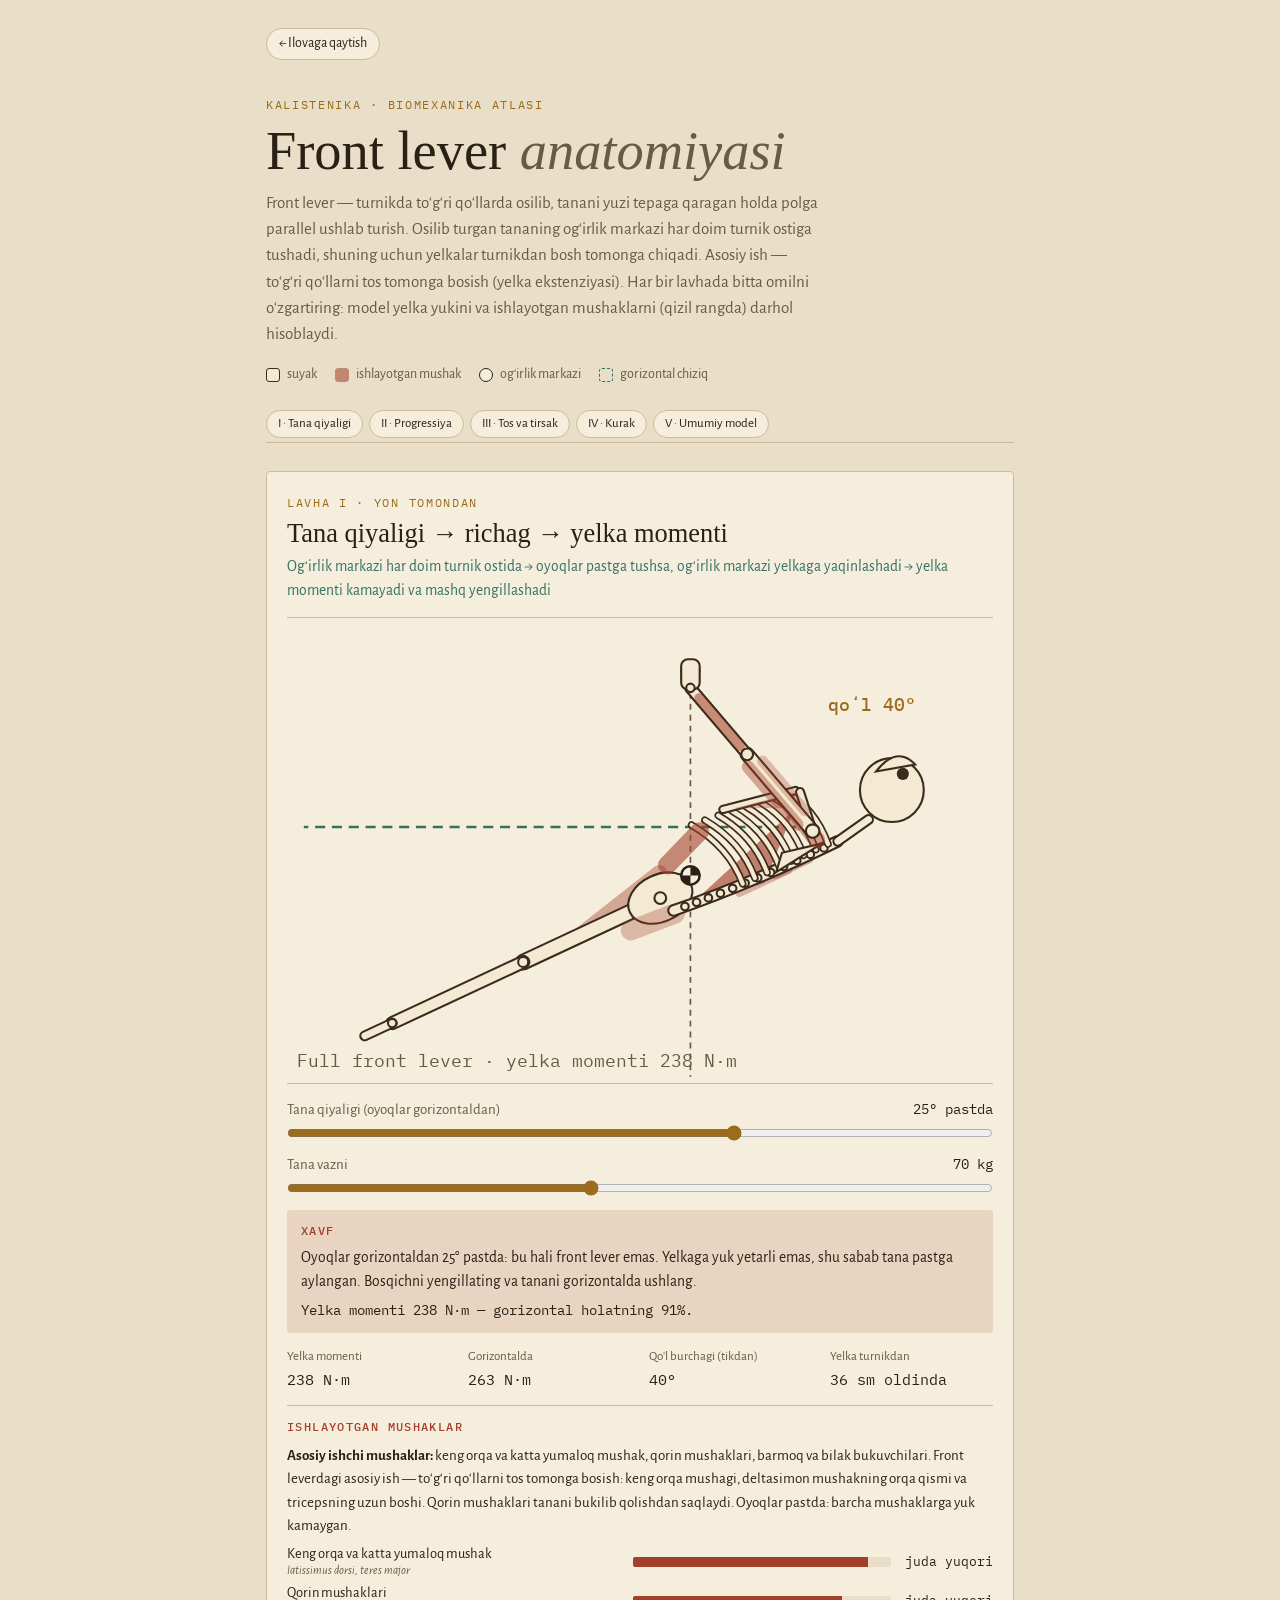
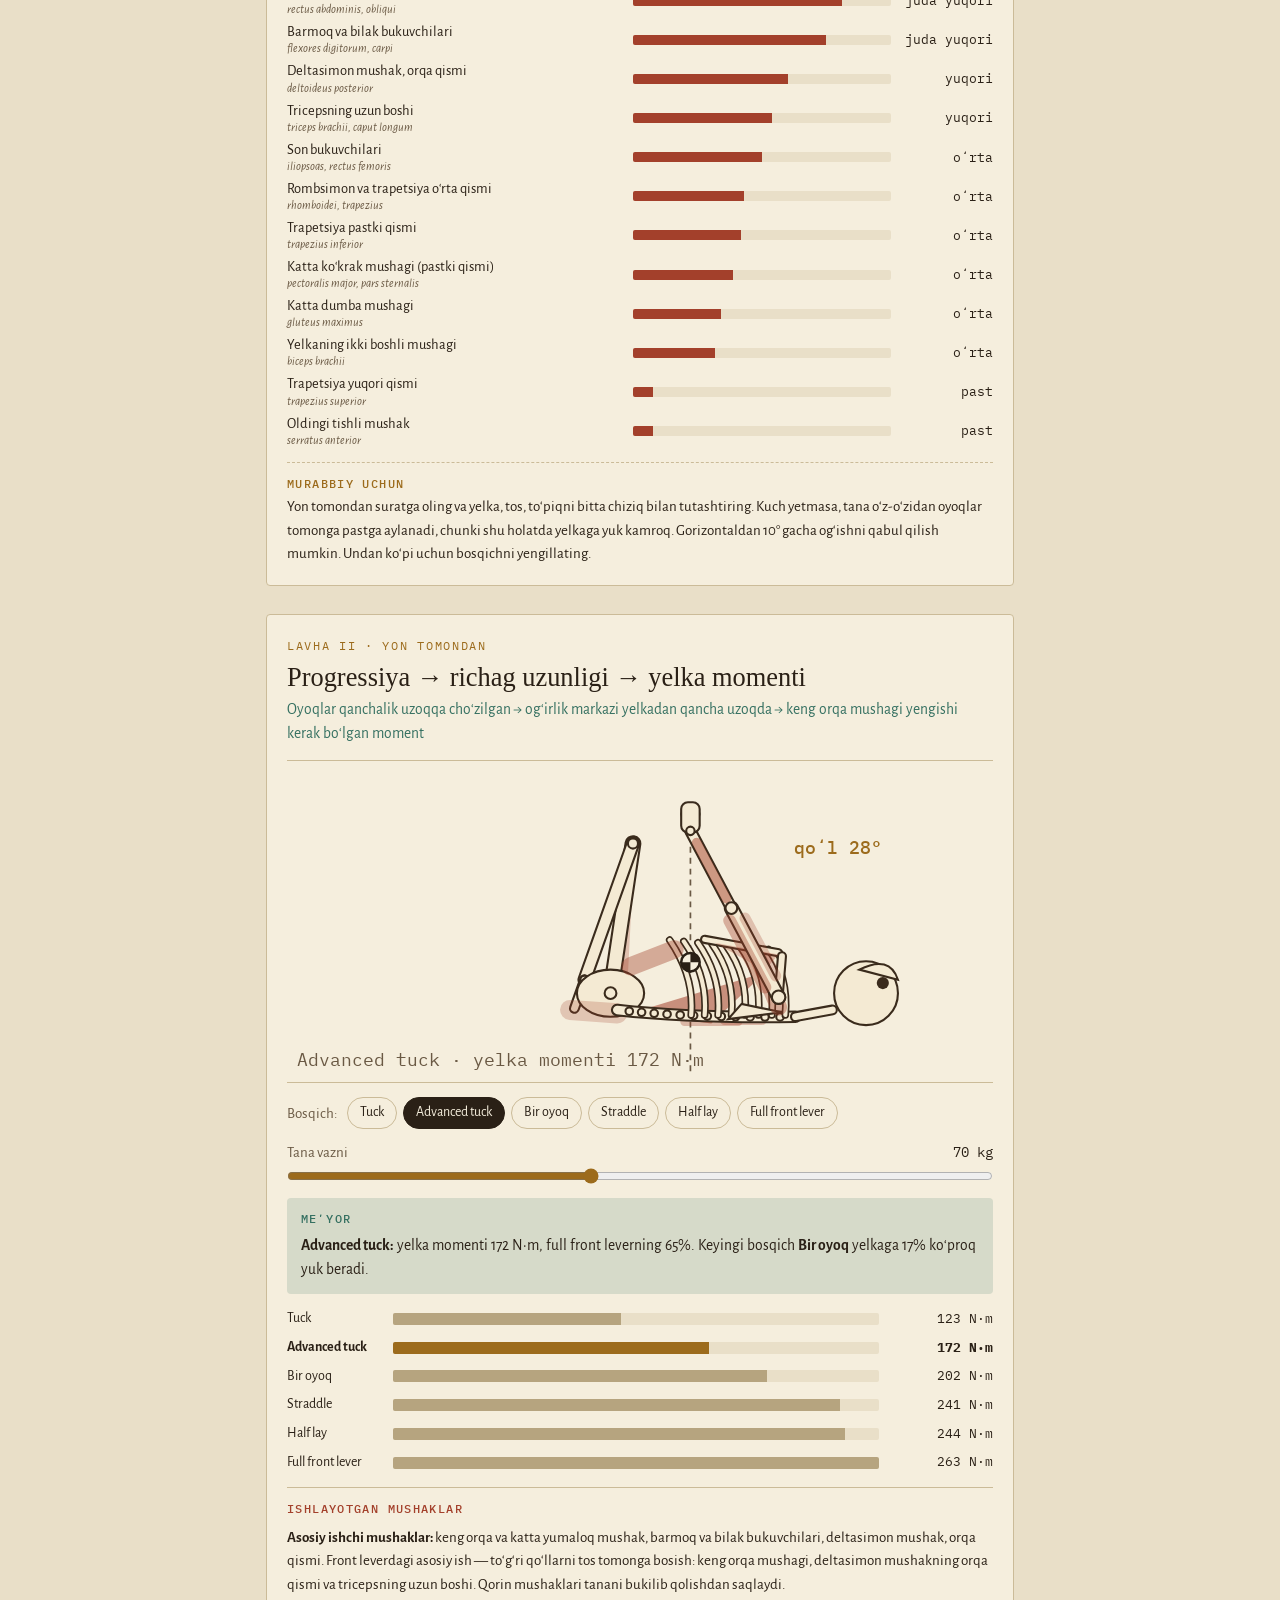
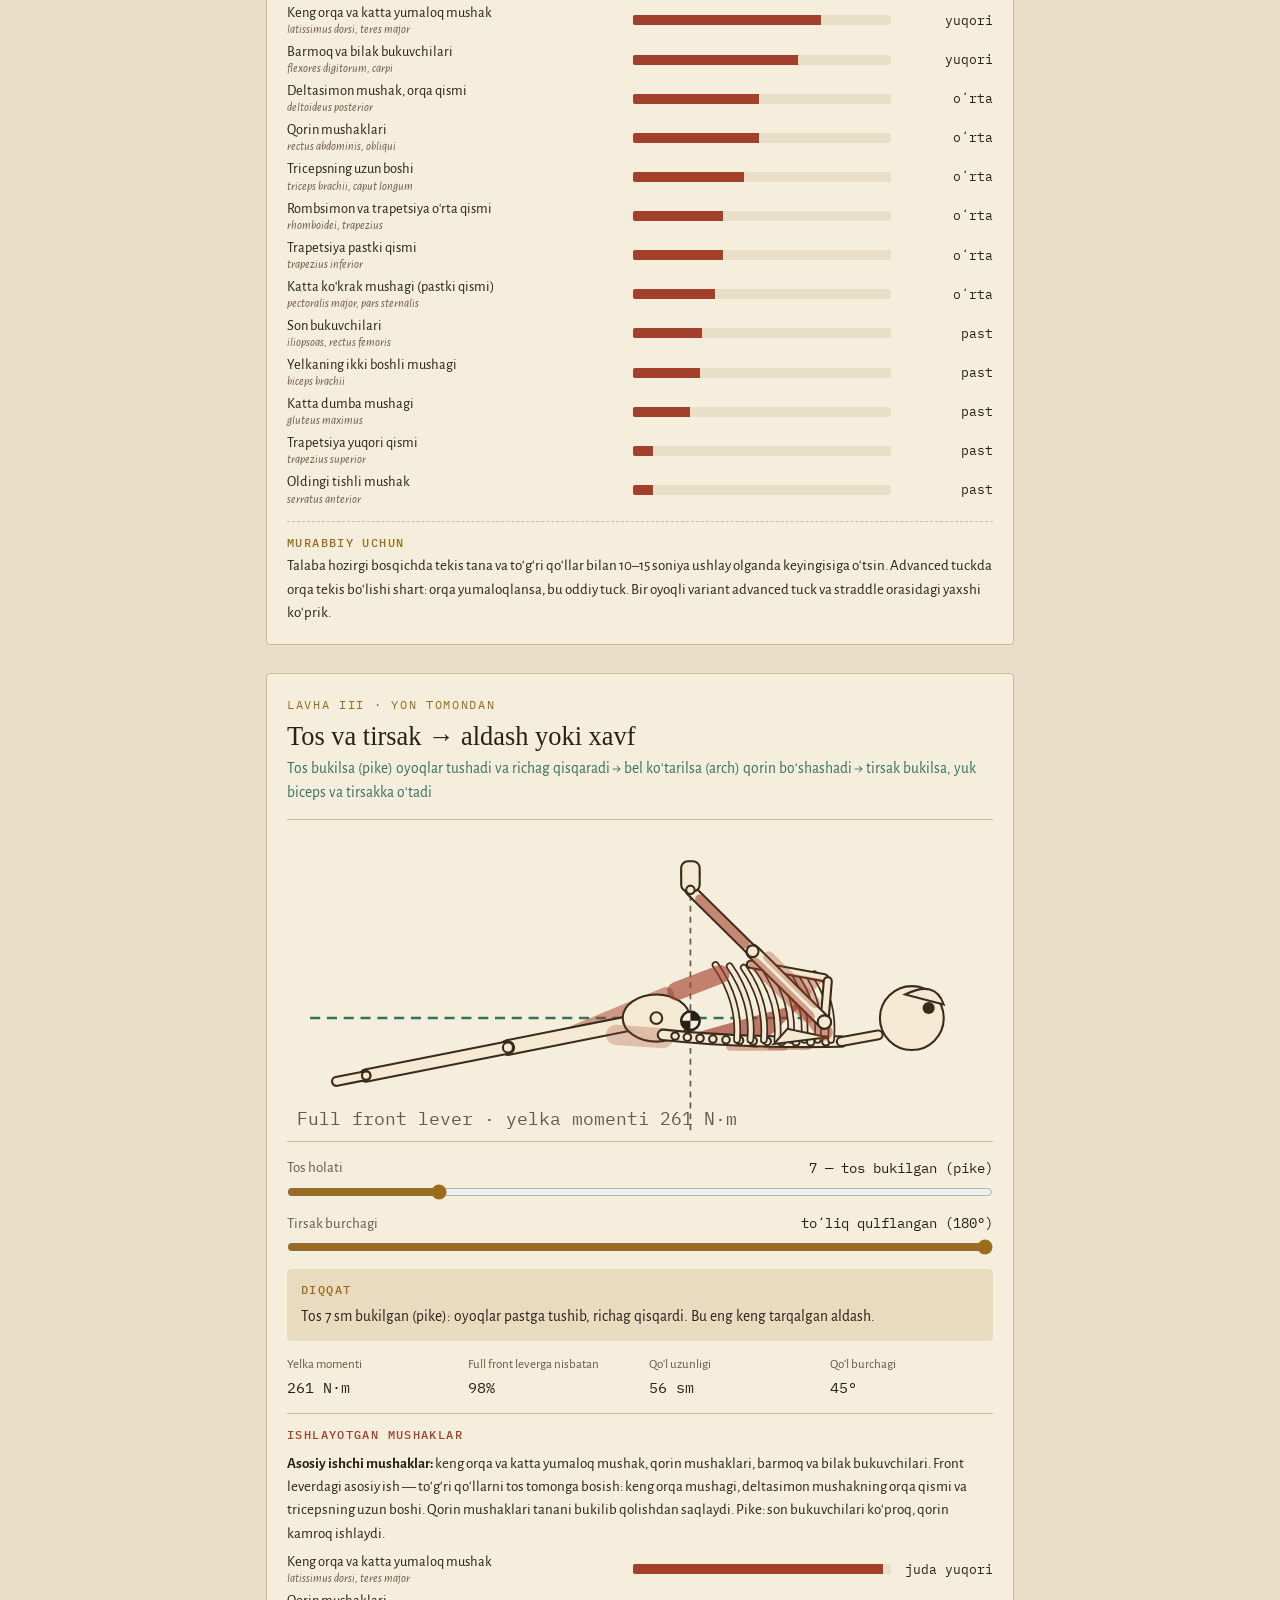
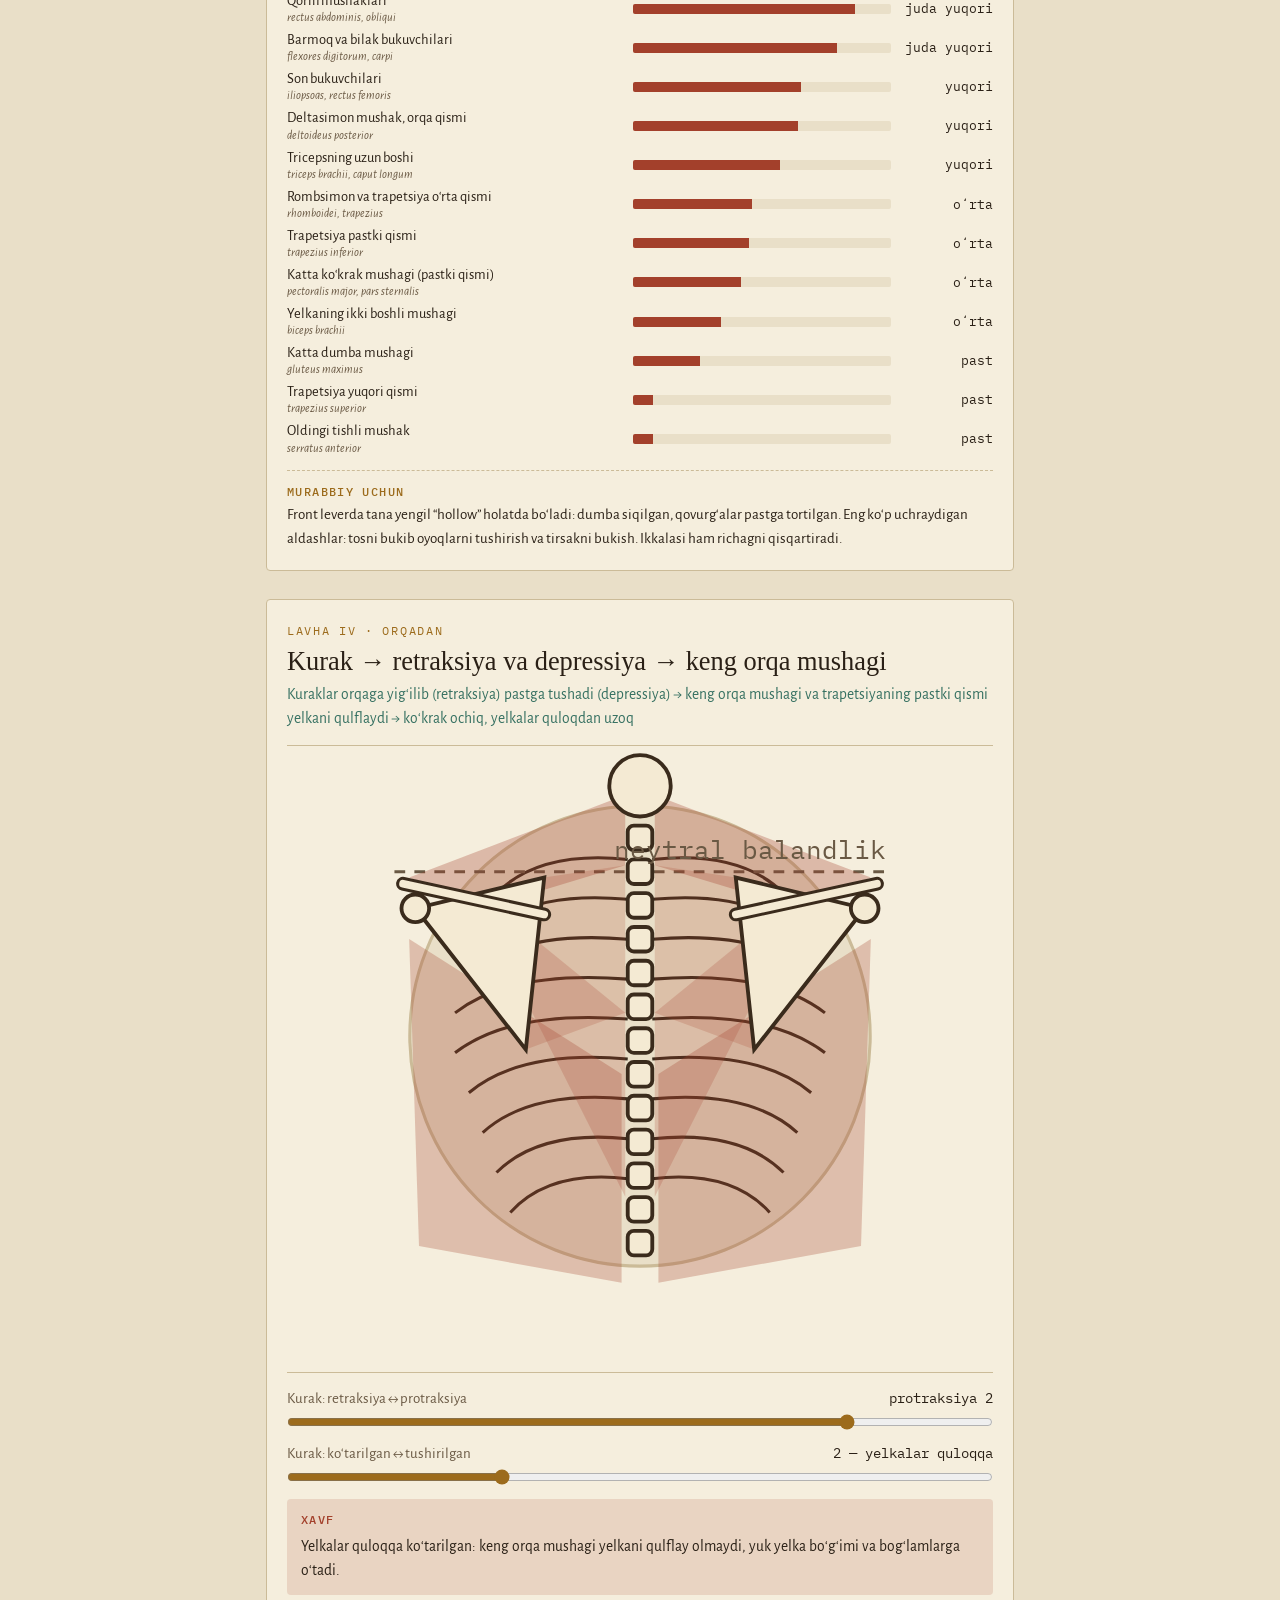
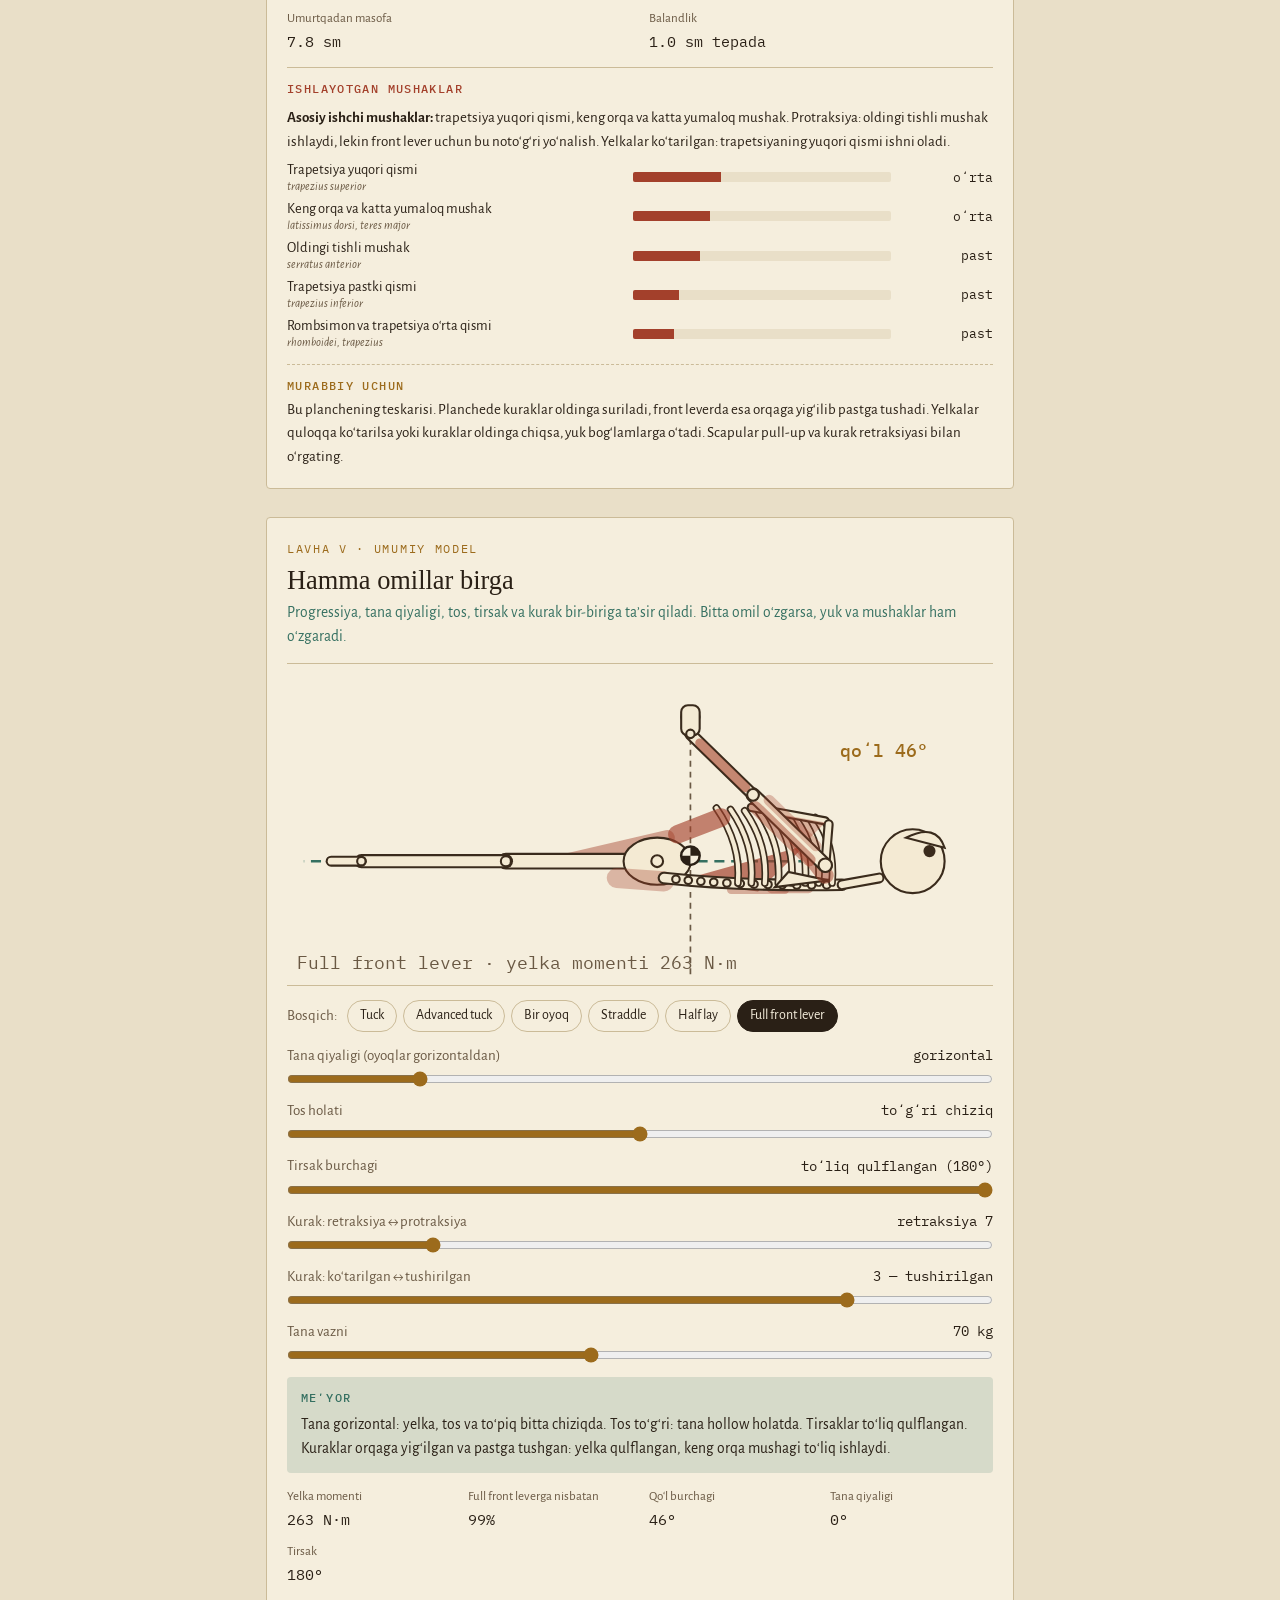
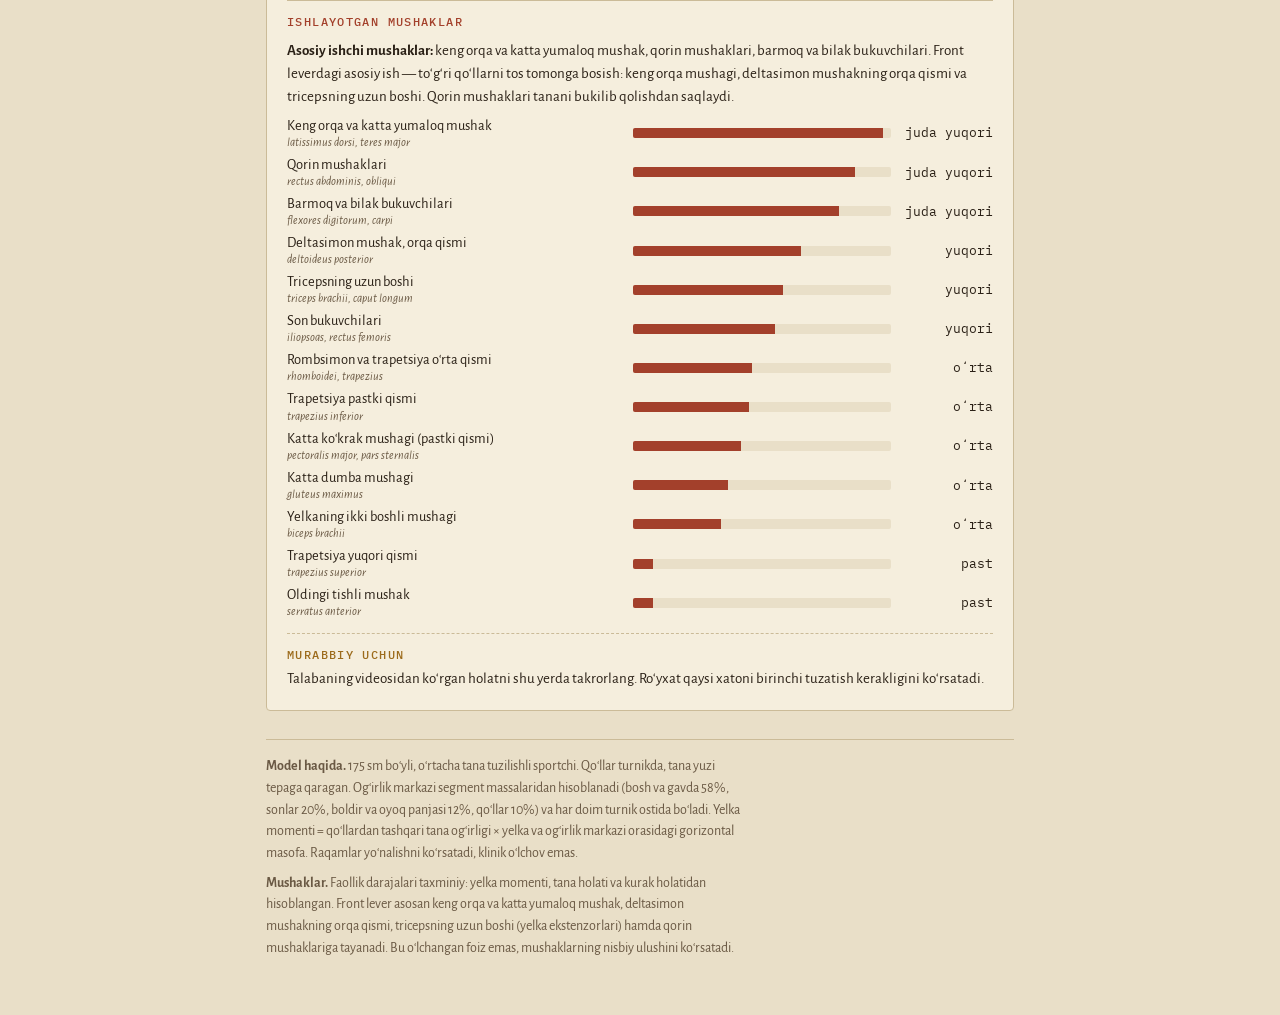
==== technique/front-lever.html @ 32b63093 "Add front lever technique atlas to the Texnika section Interactive front lever page: body tilt and s" ====
<!doctype html>
<html lang="uz">
<head>
<meta charset="utf-8">
<meta name="viewport" content="width=device-width, initial-scale=1, viewport-fit=cover">
<script>try{var t=localStorage.getItem('cc-theme');if(t==='light'||t==='dark')document.documentElement.setAttribute('data-theme',t);}catch(e){}</script>
<style>:root{color-scheme:light}body{margin:0;font:14px system-ui,sans-serif}img{max-width:100%}[hidden]{display:none!important}
.backlink{align-self:flex-start;font-size:14px;color:var(--ink);text-decoration:none;border:1px solid var(--rule);border-radius:999px;padding:4px 12px;background:var(--plate)}
.backlink:focus-visible{outline:2px solid var(--ochre);outline-offset:2px}</style>
<title>Front Lever Anatomiyasi</title>
<meta name="claude:viewport-fit-sides" content="cover">
<link rel="preconnect" href="https://fonts.googleapis.com">
<link rel="preconnect" href="https://fonts.gstatic.com" crossorigin>
<link rel="stylesheet" href="https://fonts.googleapis.com/css2?family=IM+Fell+English:ital@0;1&family=Alegreya+Sans:ital,wght@0,400;0,500;0,700;1,400&family=IBM+Plex+Mono:wght@400;500&display=swap">
<style>
/* Layout: a single column of numbered anatomical plates (atlas "lavha"), each = figure + sliders + verdict + coach note */
:root{
  --paper:#e9dfc8; --plate:#f5eedd; --ink:#2a2016; --ink-soft:#6a5944; --rule:#cbbb98;
  --bone:#f4ead3; --bone-line:#3a2b1c; --rust:#a3402b; --rust-wash:rgba(163,64,43,.15);
  --verd:#357061; --verd-wash:rgba(53,112,97,.16); --ochre:#9c6b1c; --ochre-wash:rgba(156,107,28,.15);
  --hatch:#b6a47f;
  --f-display:"IM Fell English", Georgia, "Times New Roman", serif;
  --f-body:"Alegreya Sans", "Segoe UI", system-ui, sans-serif;
  --f-mono:"IBM Plex Mono", ui-monospace, Menlo, monospace;
}
@media (prefers-color-scheme: dark){:root:not([data-theme="light"]){
  --paper:#1b1610; --plate:#262017; --ink:#efe4cc; --ink-soft:#b2a183; --rule:#463a2a;
  --bone:#e8dcc1; --bone-line:#120d08; --rust:#de7a5e; --rust-wash:rgba(222,122,94,.17);
  --verd:#6fb9a1; --verd-wash:rgba(111,185,161,.15); --ochre:#d9a54c; --ochre-wash:rgba(217,165,76,.15);
  --hatch:#5a4c38; color-scheme:dark }}
:root[data-theme="dark"]{
  --paper:#1b1610; --plate:#262017; --ink:#efe4cc; --ink-soft:#b2a183; --rule:#463a2a;
  --bone:#e8dcc1; --bone-line:#120d08; --rust:#de7a5e; --rust-wash:rgba(222,122,94,.17);
  --verd:#6fb9a1; --verd-wash:rgba(111,185,161,.15); --ochre:#d9a54c; --ochre-wash:rgba(217,165,76,.15);
  --hatch:#5a4c38; color-scheme:dark }

*{box-sizing:border-box}
body{background:var(--paper);color:var(--ink);font-family:var(--f-body);font-size:17px;line-height:1.55}
.wrap{max-width:780px;margin:0 auto;padding-block:28px 56px;
  padding-left:max(16px, env(safe-area-inset-left, 0px));padding-right:max(16px, env(safe-area-inset-right, 0px));
  display:flex;flex-direction:column;gap:28px}
header{display:flex;flex-direction:column;gap:10px;padding-block:8px 4px;border-bottom:1px solid var(--rule)}
.eyebrow{font-family:var(--f-mono);font-size:12px;letter-spacing:.14em;text-transform:uppercase;color:var(--ochre)}
h1{font-family:var(--f-display);font-weight:400;font-size:clamp(2.3rem,7vw,3.4rem);line-height:1.02;margin:0;text-wrap:balance}
h1 em{font-style:italic;color:var(--ink-soft)}
.lead{margin:0;max-width:62ch;color:var(--ink-soft)}
.legend{display:flex;flex-wrap:wrap;gap:8px 18px;font-size:14px;color:var(--ink-soft);padding-block:6px 14px}
.legend span{display:inline-flex;align-items:center;gap:7px}
.sw{width:14px;height:14px;border-radius:3px;border:1px solid var(--bone-line);display:inline-block}
.toc{display:flex;flex-wrap:wrap;gap:6px}
.toc a{font-size:13px;color:var(--ink);text-decoration:none;border:1px solid var(--rule);border-radius:999px;padding:3px 11px;background:var(--plate)}
.toc a:hover,.toc a:focus-visible{border-color:var(--ink)}

.plate{background:var(--plate);border:1px solid var(--rule);border-radius:4px;padding:22px 20px 20px;display:flex;flex-direction:column;gap:14px;scroll-margin-top:16px}
.plate-head{display:flex;flex-direction:column;gap:6px}
.num{font-family:var(--f-mono);font-size:12px;letter-spacing:.14em;text-transform:uppercase;color:var(--ochre)}
h2{font-family:var(--f-display);font-weight:400;font-size:1.65rem;line-height:1.15;margin:0;text-wrap:balance}
.chain{margin:0;color:var(--verd);font-size:15.5px}
.fig{border-top:1px solid var(--rule);border-bottom:1px solid var(--rule);padding-block:6px;overflow:hidden}
.fig svg{display:block;width:100%;height:auto}
.ctls{display:flex;flex-direction:column;gap:12px}
.ctl{display:grid;grid-template-columns:minmax(0,1fr) auto;gap:2px 12px;align-items:center}
.ctl label{font-size:15px;color:var(--ink-soft)}
.ctl output{font-family:var(--f-mono);font-size:13.5px;font-variant-numeric:tabular-nums;text-align:right;color:var(--ink)}
.ctl input{grid-column:1 / -1;width:100%;accent-color:var(--ochre);margin:2px 0 0}
.chips{display:flex;flex-wrap:wrap;gap:6px;align-items:center}
.chips .cap{font-size:15px;color:var(--ink-soft);margin-right:4px}
.chip{font:inherit;font-size:14px;color:var(--ink);background:transparent;border:1px solid var(--rule);border-radius:999px;padding:4px 12px;cursor:pointer}
.chip[aria-pressed="true"]{background:var(--ink);color:var(--plate);border-color:var(--ink)}
.chip:focus-visible,.play:focus-visible,input:focus-visible{outline:2px solid var(--ochre);outline-offset:2px}
.play{font:inherit;font-size:14.5px;font-weight:500;align-self:flex-start;background:var(--ink);color:var(--plate);border:0;border-radius:999px;padding:7px 16px;cursor:pointer}
.verdict{border-radius:4px;padding:12px 14px;font-size:15.5px;display:flex;flex-direction:column;gap:6px}
.verdict .tag{font-family:var(--f-mono);font-size:11.5px;letter-spacing:.12em;text-transform:uppercase;font-weight:500}
.verdict p{margin:0}
.verdict ul{margin:0;padding-left:18px;display:flex;flex-direction:column;gap:4px}
.v-ok{background:var(--verd-wash)} .v-ok .tag{color:var(--verd)}
.v-warn{background:var(--ochre-wash)} .v-warn .tag{color:var(--ochre)}
.v-bad{background:var(--rust-wash)} .v-bad .tag{color:var(--rust)}
.reads{display:grid;grid-template-columns:repeat(auto-fit,minmax(150px,1fr));gap:10px 18px;margin:0}
.reads div{display:flex;flex-direction:column;gap:1px;min-width:0}
.reads dt{font-size:13px;color:var(--ink-soft)}
.reads dd{margin:0;font-family:var(--f-mono);font-size:15px;font-variant-numeric:tabular-nums}
.coach{margin:0;font-size:15px;border-top:1px dashed var(--rule);padding-top:12px;color:var(--ink)}
.coach b{font-family:var(--f-mono);font-size:11.5px;letter-spacing:.12em;text-transform:uppercase;color:var(--ochre);font-weight:500;display:block;margin-bottom:3px}
.bars{display:flex;flex-direction:column;gap:7px}
.bar{display:grid;grid-template-columns:96px minmax(0,1fr) 104px;gap:10px;align-items:center;font-size:14px}
.bar .track{height:12px;background:var(--paper);border-radius:2px;overflow:hidden}
.bar .fill{height:100%;background:var(--hatch)}
.bar.on .fill{background:var(--ochre)}
.bar.on{font-weight:700}
.bar .kg{font-family:var(--f-mono);font-size:13px;text-align:right;font-variant-numeric:tabular-nums}
footer{font-size:14px;color:var(--ink-soft);display:flex;flex-direction:column;gap:8px;border-top:1px solid var(--rule);padding-top:16px}
footer p{margin:0;max-width:68ch}
footer a{color:var(--ink)}

/* svg classes */
.bo{stroke:var(--bone-line);stroke-linecap:round;fill:none}
.bf{stroke:var(--bone);stroke-linecap:round;fill:none}
.bfill{fill:var(--bone);stroke:var(--bone-line);stroke-width:2.5}
.jt{fill:var(--bone);stroke:var(--bone-line);stroke-width:2.5}
.hl{stroke:var(--hatch);stroke-width:2}
.gl{stroke:var(--ink);stroke-width:2.5}
.boxr{fill:var(--plate);stroke:var(--ink);stroke-width:2.5}
.lbl{fill:var(--ink-soft);font-family:var(--f-mono);font-size:21px}
.lbl-s{fill:var(--ink-soft);font-family:var(--f-mono);font-size:17px}
.lbl-b{fill:var(--ink);font-family:var(--f-mono);font-size:22px;font-weight:500}
.t-ok{fill:var(--verd)} .t-warn{fill:var(--ochre)} .t-bad{fill:var(--rust)}
.z-ok{fill:var(--verd-wash)} .z-warn{fill:var(--ochre-wash)} .z-bad{fill:var(--rust-wash)}
.s-ok{stroke:var(--verd)} .s-warn{stroke:var(--ochre)} .s-bad{stroke:var(--rust)}
.dash{stroke:var(--ink-soft);stroke-width:2;stroke-dasharray:7 6;fill:none}
.ideal{stroke:var(--verd);stroke-width:3;stroke-dasharray:12 8;fill:none}
.arm{stroke:var(--rust);stroke-width:6;stroke-linecap:round}
.force{stroke:var(--ochre);stroke-width:4;fill:none}
.forcehead{fill:var(--ochre)}
.socket{fill:var(--bone-line)}
.rib{stroke:var(--bone-line);stroke-width:2;fill:none}
.wing{fill:var(--rust-wash);stroke:var(--rust);stroke-width:3}
@media (max-width:480px){ body{font-size:16px} .plate{padding:18px 14px 16px} .bar{grid-template-columns:82px minmax(0,1fr) 96px} }
@media (prefers-reduced-motion: reduce){ *{scroll-behavior:auto} }

.musc{display:flex;flex-direction:column;gap:8px;border-top:1px solid var(--rule);padding-top:12px}
.musc h3{margin:0;font-family:var(--f-mono);font-size:11.5px;letter-spacing:.12em;text-transform:uppercase;color:var(--rust);font-weight:500}
.mnote{margin:0;font-size:15px}
.mlist{display:flex;flex-direction:column;gap:6px}
.mrow{display:grid;grid-template-columns:minmax(0,1.3fr) minmax(0,1fr) 92px;gap:10px;align-items:center;font-size:14.5px}
.mrow .mn{min-width:0;line-height:1.25}
.mrow .mn i{display:block;font-size:12px;color:var(--ink-soft)}
.mrow .track{height:10px;background:var(--paper);border-radius:2px;overflow:hidden}
.mrow .fill{display:block;height:100%;background:var(--rust);transition:width .15s}
.mrow .lv{font-family:var(--f-mono);font-size:12.5px;text-align:right}
.mus{fill:var(--rust)}
@media (max-width:480px){.mrow{grid-template-columns:minmax(0,1fr) 70px;}.mrow .lv{grid-column:2;grid-row:1}.mrow .track{grid-column:1 / -1}}
.btn-s{font:inherit;font-size:14px;align-self:flex-start;background:transparent;color:var(--ink);border:1px solid var(--ink);border-radius:999px;padding:5px 14px;cursor:pointer}
.btn-s:focus-visible{outline:2px solid var(--ochre);outline-offset:2px}
.com{fill:var(--plate);stroke:var(--ink);stroke-width:3}
.base-ok{fill:var(--verd-wash);stroke:var(--verd);stroke-width:2}
</style>

</head>
<body>
<div class="wrap">
<a class="backlink" href="../#technique">← Ilovaga qaytish</a>
<header>
  <div class="eyebrow">Kalistenika · Biomexanika atlasi</div>
  <h1>Front lever <em>anatomiyasi</em></h1>
  <p class="lead">Front lever — turnikda toʻgʻri qoʻllarda osilib, tanani yuzi tepaga qaragan holda polga parallel ushlab turish. Osilib turgan tananing ogʻirlik markazi har doim turnik ostiga tushadi, shuning uchun yelkalar turnikdan bosh tomonga chiqadi. Asosiy ish — toʻgʻri qoʻllarni tos tomonga bosish (yelka ekstenziyasi). Har bir lavhada bitta omilni oʻzgartiring: model yelka yukini va ishlayotgan mushaklarni (qizil rangda) darhol hisoblaydi.</p>
  <div class="legend">
    <span><i class="sw" style="background:var(--bone)"></i>suyak</span>
    <span><i class="sw" style="background:var(--rust);opacity:.55;border-color:var(--rust)"></i>ishlayotgan mushak</span>
    <span><i class="sw" style="background:var(--plate);border-color:var(--ink);border-radius:50%"></i>ogʻirlik markazi</span>
    <span><i class="sw" style="background:transparent;border-color:var(--verd);border-style:dashed"></i>gorizontal chiziq</span>
  </div>
  <nav class="toc" aria-label="Lavhalar">
    <a href="#lavha-1">I · Tana qiyaligi</a><a href="#lavha-2">II · Progressiya</a><a href="#lavha-3">III · Tos va tirsak</a><a href="#lavha-4">IV · Kurak</a><a href="#lavha-5">V · Umumiy model</a>
  </nav>
</header>

<section class="plate" id="lavha-1">
  <div class="plate-head"><div class="num">Lavha I · yon tomondan</div>
    <h2>Tana qiyaligi → richag → yelka momenti</h2>
    <p class="chain">Ogʻirlik markazi har doim turnik ostida → oyoqlar pastga tushsa, ogʻirlik markazi yelkaga yaqinlashadi → yelka momenti kamayadi va mashq yengillashadi</p></div>
  <div class="fig"></div><div class="ctls"></div><div class="verdict"></div><dl class="reads"></dl><div class="musc"></div>
  <p class="coach"><b>Murabbiy uchun</b>Yon tomondan suratga oling va yelka, tos, toʻpiqni bitta chiziq bilan tutashtiring. Kuch yetmasa, tana oʻz-oʻzidan oyoqlar tomonga pastga aylanadi, chunki shu holatda yelkaga yuk kamroq. Gorizontaldan 10° gacha ogʻishni qabul qilish mumkin. Undan koʻpi uchun bosqichni yengillating.</p>
</section>

<section class="plate" id="lavha-2">
  <div class="plate-head"><div class="num">Lavha II · yon tomondan</div>
    <h2>Progressiya → richag uzunligi → yelka momenti</h2>
    <p class="chain">Oyoqlar qanchalik uzoqqa choʻzilgan → ogʻirlik markazi yelkadan qancha uzoqda → keng orqa mushagi yengishi kerak boʻlgan moment</p></div>
  <div class="fig"></div><div class="ctls"></div><div class="verdict"></div><div class="bars" aria-label="Progressiya boʻyicha yelka momenti"></div><div class="musc"></div>
  <p class="coach"><b>Murabbiy uchun</b>Talaba hozirgi bosqichda tekis tana va toʻgʻri qoʻllar bilan 10–15 soniya ushlay olganda keyingisiga oʻtsin. Advanced tuckda orqa tekis boʻlishi shart: orqa yumaloqlansa, bu oddiy tuck. Bir oyoqli variant advanced tuck va straddle orasidagi yaxshi koʻprik.</p>
</section>

<section class="plate" id="lavha-3">
  <div class="plate-head"><div class="num">Lavha III · yon tomondan</div>
    <h2>Tos va tirsak → aldash yoki xavf</h2>
    <p class="chain">Tos bukilsa (pike) oyoqlar tushadi va richag qisqaradi → bel koʻtarilsa (arch) qorin boʻshashadi → tirsak bukilsa, yuk biceps va tirsakka oʻtadi</p></div>
  <div class="fig"></div><div class="ctls"></div><div class="verdict"></div><dl class="reads"></dl><div class="musc"></div>
  <p class="coach"><b>Murabbiy uchun</b>Front leverda tana yengil “hollow” holatda boʻladi: dumba siqilgan, qovurgʻalar pastga tortilgan. Eng koʻp uchraydigan aldashlar: tosni bukib oyoqlarni tushirish va tirsakni bukish. Ikkalasi ham richagni qisqartiradi.</p>
</section>

<section class="plate" id="lavha-4">
  <div class="plate-head"><div class="num">Lavha IV · orqadan</div>
    <h2>Kurak → retraksiya va depressiya → keng orqa mushagi</h2>
    <p class="chain">Kuraklar orqaga yigʻilib (retraksiya) pastga tushadi (depressiya) → keng orqa mushagi va trapetsiyaning pastki qismi yelkani qulflaydi → koʻkrak ochiq, yelkalar quloqdan uzoq</p></div>
  <div class="fig"></div><div class="ctls"></div><div class="verdict"></div><dl class="reads"></dl><div class="musc"></div>
  <p class="coach"><b>Murabbiy uchun</b>Bu planchening teskarisi. Planchede kuraklar oldinga suriladi, front leverda esa orqaga yigʻilib pastga tushadi. Yelkalar quloqqa koʻtarilsa yoki kuraklar oldinga chiqsa, yuk bogʻlamlarga oʻtadi. Scapular pull-up va kurak retraksiyasi bilan oʻrgating.</p>
</section>

<section class="plate" id="lavha-5">
  <div class="plate-head"><div class="num">Lavha V · umumiy model</div>
    <h2>Hamma omillar birga</h2>
    <p class="chain">Progressiya, tana qiyaligi, tos, tirsak va kurak bir-biriga taʼsir qiladi. Bitta omil oʻzgarsa, yuk va mushaklar ham oʻzgaradi.</p></div>
  <div class="fig"></div><div class="ctls"></div><div class="verdict"></div><dl class="reads"></dl><div class="musc"></div>
  <p class="coach"><b>Murabbiy uchun</b>Talabaning videosidan koʻrgan holatni shu yerda takrorlang. Roʻyxat qaysi xatoni birinchi tuzatish kerakligini koʻrsatadi.</p>
</section>

<footer>
  <p><b>Model haqida.</b> 175 sm boʻyli, oʻrtacha tana tuzilishli sportchi. Qoʻllar turnikda, tana yuzi tepaga qaragan. Ogʻirlik markazi segment massalaridan hisoblanadi (bosh va gavda 58%, sonlar 20%, boldir va oyoq panjasi 12%, qoʻllar 10%) va har doim turnik ostida boʻladi. Yelka momenti = qoʻllardan tashqari tana ogʻirligi × yelka va ogʻirlik markazi orasidagi gorizontal masofa. Raqamlar yoʻnalishni koʻrsatadi, klinik oʻlchov emas.</p>
  <p><b>Mushaklar.</b> Faollik darajalari taxminiy: yelka momenti, tana holati va kurak holatidan hisoblangan. Front lever asosan keng orqa va katta yumaloq mushak, deltasimon mushakning orqa qismi, tricepsning uzun boshi (yelka ekstenzorlari) hamda qorin mushaklariga tayanadi. Bu oʻlchangan foiz emas, mushaklarning nisbiy ulushini koʻrsatadi.</p>
</footer>
</div>

<script>
(function(){
const D2R=Math.PI/180, R2D=180/Math.PI, A=0.30, B=0.26;
const clamp=(x,a,b)=>Math.max(a,Math.min(b,x)), f0=x=>Math.round(x), f1=x=>(Math.round(x*10)/10).toFixed(1);
const add=(p,v,k=1)=>({x:p.x+v.x*k,y:p.y+v.y*k}), lerp=(p,q,t)=>({x:p.x+(q.x-p.x)*t,y:p.y+(q.y-p.y)*t});
const norm=v=>{const l=Math.hypot(v.x,v.y)||1;return {x:v.x/l,y:v.y/l};};
const rot=(v,deg)=>{const c=Math.cos(deg*D2R),s=Math.sin(deg*D2R);return {x:v.x*c-v.y*s,y:v.x*s+v.y*c};};
const VAR={tuck:'Tuck',adv:'Advanced tuck',oneleg:'Bir oyoq',straddle:'Straddle',half:'Half lay',full:'Full front lever'};
const CTRL={
  tilt:{label:'Tana qiyaligi (oyoqlar gorizontaldan)',min:-10,max:45,fmt:v=>v>0?`${v}° pastda`:v<0?`${-v}° tepada`:'gorizontal'},
  bw:{label:'Tana vazni',min:40,max:110,fmt:v=>`${v} kg`},
  elbow:{label:'Tirsak burchagi',min:140,max:180,fmt:v=>v>=180?'toʻliq qulflangan (180°)':`${v}°`},
  hip:{label:'Tos holati',min:-12,max:12,fmt:v=>v>0?`${v} — bel koʻtarilgan (arch)`:v<0?`${-v} — tos bukilgan (pike)`:'toʻgʻri chiziq'},
  pro:{label:'Kurak: retraksiya ↔ protraksiya',min:-10,max:5,fmt:v=>v<0?`retraksiya ${-v}`:v===0?'neytral':`protraksiya ${v}`},
  dep:{label:'Kurak: koʻtarilgan ↔ tushirilgan',min:-5,max:5,fmt:v=>v<0?`${-v} — yelkalar quloqqa`:v===0?'neytral':`${v} — tushirilgan`},
  wing:{label:'Qanotlanish (ichki qirra koʻtarilishi)',min:0,max:100,fmt:v=>`${v}%`}
};

/* ---------- front lever model: bar at y=0, body hangs face-up, +x = head side ---------- */
function pose(p,a){
  const R=Math.sqrt(A*A+B*B-2*A*B*Math.cos(p.elbow*D2R));
  const W={x:0,y:-0.05}, G={x:W.x+R*Math.sin(a),y:W.y-R*Math.cos(a)};
  const v=p.variant, beta=(p.tilt||0)+(v==='tuck'?-18:0);
  const d=rot({x:-1,y:0},beta), nf={x:d.y,y:-d.x}, front=nf.y<0?{x:-nf.x,y:-nf.y}:nf;
  const g={x:G.x,y:G.y+0.02*Math.max(0,p.dep)/5-0.02*Math.max(0,-p.dep)/5};
  const hc=p.hip||0;
  const H=add(add(g,d,0.50),front,Math.max(0,hc)*0.006);
  const legDir=rot(d,1.6*Math.abs(hc));
  const tuckLeg=(Hh)=>{const k=add(Hh,norm(add({x:-d.x*0.7,y:-d.y*0.7},front,0.7)),0.45), tgt=add(add(Hh,d,0.05),front,-0.08); return [k,add(k,norm({x:tgt.x-k.x,y:tgt.y-k.y}),0.43)];};
  let K,Ank,K2=null,Ank2=null;
  if(v==='tuck'){ [K,Ank]=tuckLeg(H); }
  else if(v==='adv'){ K=add(H,norm(add(front,d,-0.15)),0.45); const tgt=add(add(H,d,0.07),front,0.06); Ank=add(K,norm({x:tgt.x-K.x,y:tgt.y-K.y}),0.43); }
  else if(v==='half'){ K=add(H,legDir,0.45); Ank=add(K,{x:-front.x,y:-front.y},0.43); }
  else if(v==='straddle'){ K=add(H,legDir,0.45*0.75); Ank=add(K,legDir,0.43*0.75); }
  else if(v==='oneleg'){ K=add(H,legDir,0.45); Ank=add(K,legDir,0.43); [K2,Ank2]=tuckLeg(H); }
  else { K=add(H,legDir,0.45); Ank=add(K,legDir,0.43); }
  const d2=Math.hypot(G.x-W.x,G.y-W.y), aa=(A*A-B*B+d2*d2)/(2*d2), r=Math.sqrt(Math.max(0,A*A-aa*aa)), ah={x:(W.x-G.x)/d2,y:(W.y-G.y)/d2}, Cc=add(G,ah,aa);
  let E={x:Cc.x-ah.y*r,y:Cc.y+ah.x*r}; const E2={x:Cc.x+ah.y*r,y:Cc.y-ah.x*r}; if(E2.x<E.x) E=E2;
  const trunkC=lerp(g,H,0.33), legs=K2?[[H,K,Ank,0.5],[H,K2,Ank2,0.5]]:[[H,K,Ank,1]];
  let mx=0.58*trunkC.x,my=0.58*trunkC.y; legs.forEach(([h,k,an,f])=>{const t=lerp(h,k,0.5),s=lerp(k,an,0.55); mx+=f*(0.20*t.x+0.12*s.x); my+=f*(0.20*t.y+0.12*s.y);});
  const rest={x:mx/0.9,y:my/0.9}, armC=lerp(G,W,0.45), tot={x:0.9*rest.x+0.1*armC.x,y:0.9*rest.y+0.1*armC.y};
  return {W,G,g,E,H,K,Ank,K2,Ank2,a,R,d,front,rest,tot,beta};
}
function model(p){
  let lo=-0.3,hi=1.4; for(let i=0;i<45;i++){const m=(lo+hi)/2; if(pose(p,m).tot.x>0) hi=m; else lo=m;}
  const q=pose(p,(lo+hi)/2);
  const M=0.9*p.bw*9.81*Math.max(0,q.G.x-q.rest.x), Mref=0.9*p.bw*9.81*0.43;
  return Object.assign(q,{p,M,Mr:M/Mref});
}

/* ---------- assessments ---------- */
function tiltA(p){const t=p.tilt||0;
  if(t>20) return {lvl:'bad',txt:`Oyoqlar gorizontaldan ${t}° pastda: bu hali front lever emas. Yelkaga yuk yetarli emas, shu sabab tana pastga aylangan. Bosqichni yengillating va tanani gorizontalda ushlang.`};
  if(t>10) return {lvl:'warn',txt:`Oyoqlar ${t}° pastda: front lever chegarasida. Qorinni tarang qiling va toʻgʻri qoʻllarni tos tomonga bosing.`};
  if(t<-5) return {lvl:'warn',txt:`Oyoqlar gorizontaldan ${-t}° tepada: tana qiyshaygan. Yelkalarni biroz tushiring.`};
  return {lvl:'ok',txt:'Tana gorizontal: yelka, tos va toʻpiq bitta chiziqda.'};}
function hipA(p){const h=p.hip||0; if(p.variant==='tuck'||p.variant==='adv') return null;
  if(h>8) return {lvl:'bad',txt:'Bel kuchli koʻtarilgan (arch): qorin boʻshashgan, bel umurtqalariga yuk ortadi, oyoqlar pastga tushadi.'};
  if(h>3) return {lvl:'warn',txt:'Bel biroz koʻtarilgan (arch): dumbani siqing va qovurgʻalarni tos tomonga torting (hollow).'};
  if(h<-4) return {lvl:'warn',txt:`Tos ${-h} sm bukilgan (pike): oyoqlar pastga tushib, richag qisqardi. Bu eng keng tarqalgan aldash.`};
  return {lvl:'ok',txt:'Tos toʻgʻri: tana hollow holatda.'};}
function elbowA(p){const e=p.elbow;
  if(e<165) return {lvl:'bad',txt:`Tirsak ${e}° bukilgan: yuk biceps va tirsak boʻgʻimiga oʻtadi, qoʻl qisqarib richag kamayadi. Bu toʻgʻri qoʻlli front lever emas.`};
  if(e<175) return {lvl:'warn',txt:`Tirsak ${e}°: toʻliq qulflanmagan. Tricepsni siqib qoʻlni toʻgʻrilang.`};
  return {lvl:'ok',txt:'Tirsaklar toʻliq qulflangan.'};}
function scapA(p){
  if(p.dep<0) return {lvl:'bad',txt:'Yelkalar quloqqa koʻtarilgan: keng orqa mushagi yelkani qulflay olmaydi, yuk yelka boʻgʻimi va bogʻlamlarga oʻtadi.'};
  if(p.pro>1) return {lvl:'bad',txt:'Kuraklar oldinga chiqqan (protraksiya): koʻkrak yopiq, keng orqa mushagi va trapetsiyaning pastki qismi kam ishlaydi.'};
  if(p.pro>-4||p.dep<2) return {lvl:'warn',txt:`Kuraklar ${p.pro>-4?'yetarli orqaga yigʻilmagan':'yetarli tushirilmagan'}: kuraklarni “orqa choʻntakka” soling.`};
  return {lvl:'ok',txt:'Kuraklar orqaga yigʻilgan va pastga tushgan: yelka qulflangan, keng orqa mushagi toʻliq ishlaydi.'};}
const TAG={ok:'Meʼyor',warn:'Diqqat',bad:'Xavf'}, rank={ok:0,warn:1,bad:2};
function setVerdict(el,lvl,body){el.className='verdict v-'+lvl; el.innerHTML=`<span class="tag">${TAG[lvl]}</span>${body}`;}
function setReads(el,rows){el.innerHTML=rows.map(([k,v])=>`<div><dt>${k}</dt><dd>${v}</dd></div>`).join('');}
function combine(items){items=items.filter(Boolean); const bad=items.filter(a=>a.lvl!=='ok').sort((x,y)=>rank[y.lvl]-rank[x.lvl]);
  return {lvl:bad.length?bad[0].lvl:'ok',body:bad.length?(bad.length===1?`<p>${bad[0].txt}</p>`:`<ul>${bad.map(a=>`<li>${a.txt}</li>`).join('')}</ul>`):`<p>${items.map(a=>a.txt).join(' ')}</p>`};}

/* ---------- muscles ---------- */
const MUSC={
  lat:['Keng orqa va katta yumaloq mushak','latissimus dorsi, teres major'],
  pdelt:['Deltasimon mushak, orqa qismi','deltoideus posterior'],
  tri:['Tricepsning uzun boshi','triceps brachii, caput longum'],
  core:['Qorin mushaklari','rectus abdominis, obliqui'],
  hipf:['Son bukuvchilari','iliopsoas, rectus femoris'],
  ltrap:['Trapetsiya pastki qismi','trapezius inferior'],
  rhomb:['Rombsimon va trapetsiya oʻrta qismi','rhomboidei, trapezius'],
  grip:['Barmoq va bilak bukuvchilari','flexores digitorum, carpi'],
  pec:['Katta koʻkrak mushagi (pastki qismi)','pectoralis major, pars sternalis'],
  bic:['Yelkaning ikki boshli mushagi','biceps brachii'],
  glute:['Katta dumba mushagi','gluteus maximus'],
  utrap:['Trapetsiya yuqori qismi','trapezius superior'],
  serr:['Oldingi tishli mushak','serratus anterior']
};
function level(x){return x<28?'past':x<52?'oʻrta':x<74?'yuqori':'juda yuqori';}
function muscles(m){
  const p=m.p, Mr=m.Mr, c=x=>clamp(x,4,100), re=Math.max(0,-p.pro)/10, dp=Math.max(0,p.dep)/5, straight=p.elbow>=175;
  const legLong={full:1,half:0.9,straddle:0.9,oneleg:0.8,adv:0.6,tuck:0.4}[p.variant], h=p.hip||0;
  return {
    lat:c(28+70*Mr), pdelt:c(20+45*Mr), tri:c(16+42*Mr*(straight?1:0.6)),
    core:c(25+62*Mr*legLong-3*Math.max(0,h)), hipf:c(10+45*Mr*legLong+1.5*Math.max(0,-h)),
    ltrap:c(15+42*Mr*(0.3+0.7*dp)), rhomb:c(15+40*Mr*(0.3+0.7*re)), grip:c(35+45*Mr),
    pec:c(14+28*Mr), bic:c(12+22*Mr+30*(180-p.elbow)/40), glute:c(12+25*Mr*legLong-1.5*Math.abs(h)),
    utrap:c(8+9*Math.max(0,-p.dep)), serr:c(8+5*Math.max(0,p.pro))
  };
}
function muscleNote(m,act){
  const p=m.p, top=Object.entries(act).sort((a,b)=>b[1]-a[1]).slice(0,3).map(([k])=>MUSC[k][0].toLowerCase()), n=[];
  n.push('Front leverdagi asosiy ish — toʻgʻri qoʻllarni tos tomonga bosish: keng orqa mushagi, deltasimon mushakning orqa qismi va tricepsning uzun boshi. Qorin mushaklari tanani bukilib qolishdan saqlaydi.');
  if(m.Mr<0.6) n.push('Qisqa richag: yelka momenti full front leverning yarmidan kam.');
  if((p.tilt||0)>10) n.push('Oyoqlar pastda: barcha mushaklarga yuk kamaygan.');
  if((p.hip||0)<-4) n.push('Pike: son bukuvchilari koʻproq, qorin kamroq ishlaydi.');
  if((p.hip||0)>3) n.push('Arch: qorin boʻshashgan.');
  if(p.elbow<175) n.push('Bukilgan tirsak: biceps ishga qoʻshiladi.');
  if(p.dep<0) n.push('Yelkalar koʻtarilgan: trapetsiyaning yuqori qismi ishni oladi.');
  return `<b>Asosiy ishchi mushaklar:</b> ${top.join(', ')}. ${n.join(' ')}`;
}
function renderMusc(el,act,note){
  el.innerHTML=`<h3>Ishlayotgan mushaklar</h3><p class="mnote">${note}</p><div class="mlist">${Object.entries(act).sort((a,b)=>b[1]-a[1]).map(([k,v])=>
    `<div class="mrow"><span class="mn">${MUSC[k][0]}<i>${MUSC[k][1]}</i></span><span class="track"><span class="fill" style="width:${f0(v)}%"></span></span><span class="lv">${level(v)}</span></div>`).join('')}</div>`;
}

/* ---------- side-view drawing ---------- */
let UID=0;
const op=v=>(0.1+0.6*v/100).toFixed(2);
function drawSide(m,cfg,act,uid){
  const pts=[m.Ank,m.K,m.H,m.G].concat(m.Ank2?[m.Ank2,m.K2]:[]);
  const SC=400, xMin=-1.2, xMax=0.9, yTop=0.14, yBot=Math.min(-0.78,Math.min(...pts.map(p=>p.y))-0.16);
  const Wd=(xMax-xMin)*SC, Ht=(yTop-yBot)*SC;
  const X=p=>(p.x-xMin)*SC, Y=p=>(yTop-p.y)*SC, P=p=>`${X(p).toFixed(1)},${Y(p).toFixed(1)}`;
  const bone=(a,b,w)=>`<line class="bo" x1="${X(a)}" y1="${Y(a)}" x2="${X(b)}" y2="${Y(b)}" stroke-width="${w+5}"/><line class="bf" x1="${X(a)}" y1="${Y(a)}" x2="${X(b)}" y2="${Y(b)}" stroke-width="${w}"/>`;
  const jt=(p,r=6)=>`<circle class="jt" cx="${X(p)}" cy="${Y(p)}" r="${r}"/>`;
  const mus=(a,b,w,v)=>`<line x1="${X(a)}" y1="${Y(a)}" x2="${X(b)}" y2="${Y(b)}" stroke="var(--rust)" stroke-width="${w}" stroke-linecap="round" opacity="${op(v)}"/>`;
  const musP=(ps,v)=>`<polygon class="mus" points="${ps.map(P).join(' ')}" opacity="${op(v)}"/>`;
  const {W,G,g,E,H,K,Ank}=m, u={x:-m.d.x,y:-m.d.y}, n=m.front;
  const pt=(p,a,b)=>({x:p.x+u.x*a+n.x*b,y:p.y+u.y*a+n.y*b});
  let s=`<svg viewBox="0 0 ${Wd} ${Ht}" role="img" aria-label="Front lever, yon tomondan">`;
  // bar + horizontal reference through the shoulder
  s+=`<line class="dash" x1="${X({x:0})}" y1="${Y({y:0})}" x2="${X({x:0})}" y2="${Ht}"/>`;
  if(cfg.ideal) s+=`<line class="ideal" x1="${X(g)}" y1="${Y(g)}" x2="${X({x:-1.15})}" y2="${Y(g)}"/>`;
  // legs
  const leg=(k,an,o)=>{const ld={x:an.x-k.x,y:an.y-k.y}, ll=Math.hypot(ld.x,ld.y)||1, toe=add(an,{x:ld.x/ll,y:ld.y/ll},0.09);
    return `<g opacity="${o}">${bone(H,k,15)}${bone(k,an,12)}${bone(an,toe,8)}${jt(k,6)}${jt(an,5)}</g>`;};
  if(m.p.variant==='straddle') s+=leg({x:K.x+0.02,y:K.y-0.03},{x:Ank.x+0.03,y:Ank.y-0.06},0.55);
  if(m.K2) s+=leg(m.K2,m.Ank2,0.6);
  if(act){ s+=mus(pt(H,0.03,0.07),lerp(H,K,0.6),18,act.hipf); }
  s+=leg(K,Ank,1);
  // trunk (spine on the floor side, sternum toward the bar)
  const sac=pt(H,0.02,-0.05), lumM=lerp(H,g,0.5), lum=pt(lumM,0,-0.075-(m.p.variant==='tuck'?0.05:0)+Math.max(0,m.p.hip||0)*0.004), c7=pt(g,0.05,-0.07), occ=pt(g,0.16,-0.05);
  s+=`<ellipse class="bfill" cx="${X(H)}" cy="${Y(H)}" rx="${0.10*SC}" ry="${0.07*SC}" transform="rotate(${(-Math.atan2(u.y,u.x)*R2D).toFixed(1)} ${X(H)} ${Y(H)})"/>`;
  if(act){ s+=mus(pt(H,0.02,-0.06),pt(H,-0.12,-0.05),24,act.glute);
    s+=musP([pt(H,0.06,-0.06),pt(g,-0.20,-0.09),lerp(G,E,0.28)],act.lat);
    s+=mus(pt(g,-0.05,-0.08),pt(g,-0.16,-0.08),12,act.rhomb)+mus(pt(g,-0.12,-0.085),pt(g,-0.28,-0.085),10,act.ltrap); }
  s+=`<path class="bo" stroke-width="15" d="M${P(sac)} Q${P(lum)} ${P(c7)}"/><path class="bf" stroke-width="10" d="M${P(sac)} Q${P(lum)} ${P(c7)}"/>`;
  for(let i=1;i<13;i++){const t=i/13, q={x:(1-t)*(1-t)*sac.x+2*(1-t)*t*lum.x+t*t*c7.x,y:(1-t)*(1-t)*sac.y+2*(1-t)*t*lum.y+t*t*c7.y}; s+=`<circle class="jt" cx="${X(q)}" cy="${Y(q)}" r="4.5"/>`;}
  s+=bone(c7,occ,8);
  for(let i=0;i<8;i++){const a=pt(g,0.02-i*0.04,-0.065), b=pt(g,-0.03-i*0.042,0.13+i*0.004), c=pt(g,0.03-i*0.04,0.05);
    s+=`<path class="bo" stroke-width="9" d="M${P(a)} Q${P(c)} ${P(b)}"/><path class="bf" stroke-width="5" d="M${P(a)} Q${P(c)} ${P(b)}"/>`;}
  s+=bone(pt(g,0,0.12),pt(g,-0.22,0.16),6);
  if(act) s+=mus(pt(g,-0.31,0.13),pt(H,0.06,0.08),22,act.core);
  const sc1=pt(G,0.01,-0.045), sc2=pt(G,-0.15,-0.065), sc3=pt(G,-0.11,-0.02);
  s+=`<polygon class="bfill" points="${P(sc1)} ${P(sc2)} ${P(sc3)}"/>`+bone(pt(g,0.01,0.11),G,7);
  const hc=pt(g,0.26,0.0); s+=`<circle class="bfill" cx="${X(hc)}" cy="${Y(hc)}" r="${0.095*SC}"/>`;
  const j1=pt(hc,-0.02,0.07), j2=pt(hc,0.07,0.115), j3=pt(hc,0.095,0.04); s+=`<path class="bfill" d="M${P(j1)} Q${P(j2)} ${P(j3)} Z"/>`;
  const eye=pt(hc,0.05,0.03); s+=`<circle class="socket" cx="${X(eye)}" cy="${Y(eye)}" r="${0.018*SC}"/>`;
  // arm + bar
  if(act) s+=musP([pt(g,0.0,0.115),pt(g,-0.19,0.15),lerp(G,E,0.3)],act.pec)+mus(pt(G,0.0,-0.03),lerp(G,E,0.42),20,act.pdelt);
  s+=bone(G,E,13)+bone(E,W,10);
  if(act){ const vx=E.x-G.x, vy=E.y-G.y, vl=Math.hypot(vx,vy)||1; let o={x:-vy/vl*0.022,y:vx/vl*0.022}; if(o.y>0) o={x:-o.x,y:-o.y};
    const oo=(p,k)=>({x:p.x+o.x*k,y:p.y+o.y*k});
    s+=mus(oo(lerp(G,E,0.15),1),oo(lerp(G,E,0.9),1),15,act.tri)+mus(oo(lerp(G,E,0.2),-1),oo(lerp(G,E,0.85),-1),13,act.bic)+mus(lerp(E,W,0.12),lerp(E,W,0.85),11,act.grip); }
  s+=`<circle cx="${X({x:0})}" cy="${Y({y:0})}" r="12" fill="var(--ink)"/><rect class="bfill" x="${X(W)-11}" y="${Y({y:0.035})}" width="22" height="${0.09*SC}" rx="8"/>`;
  s+=jt(G,8)+jt(E,7)+jt(W,5)+jt(H,7);
  // COM under the bar
  s+=`<circle class="com" cx="${X(m.tot)}" cy="${Y(m.tot)}" r="11"/><path d="M${X(m.tot)} ${Y(m.tot)-11} A11 11 0 0 1 ${X(m.tot)+11} ${Y(m.tot)} L${X(m.tot)} ${Y(m.tot)} Z M${X(m.tot)} ${Y(m.tot)+11} A11 11 0 0 1 ${X(m.tot)-11} ${Y(m.tot)} L${X(m.tot)} ${Y(m.tot)} Z" fill="var(--ink)"/>`;
  if(cfg.armLbl) s+=`<text class="lbl-b" x="${X(G)+18}" y="${Y({y:-0.12})}" style="fill:var(--ochre)">qoʻl ${f0(m.a*R2D)}°</text>`;
  s+=`<text class="lbl" x="12" y="${Ht-12}">${VAR[m.p.variant]} · yelka momenti ${f0(m.M)} N·m</text>`;
  return s+'</svg>';
}

/* ---------- controls ---------- */
function slider(root,key,val,uid){
  const c=CTRL[key], id=`${key}-${uid}`, d=document.createElement('div'); d.className='ctl';
  d.innerHTML=`<label for="${id}">${c.label}</label><output for="${id}"></output><input type="range" id="${id}" min="${c.min}" max="${c.max}" step="1" value="${val}">`;
  root.appendChild(d); const inp=d.querySelector('input'), out=d.querySelector('output'), sync=()=>{out.textContent=c.fmt(+inp.value);};
  sync(); inp.addEventListener('input',sync); return inp;
}
function chips(root,label,opts,val,onPick){
  const d=document.createElement('div'); d.className='chips'; d.setAttribute('role','group'); d.setAttribute('aria-label',label);
  d.innerHTML=`<span class="cap">${label}:</span>`+opts.map(([k,t])=>`<button type="button" class="chip" data-k="${k}" aria-pressed="${k===val}">${t}</button>`).join('');
  root.appendChild(d); d.addEventListener('click',e=>{const b=e.target.closest('.chip'); if(!b) return; d.querySelectorAll('.chip').forEach(x=>x.setAttribute('aria-pressed',x===b)); onPick(b.dataset.k);});
}
function plate(id,cfg){
  const sec=document.getElementById(id), uid=++UID;
  const el={fig:sec.querySelector('.fig'),ct:sec.querySelector('.ctls'),ver:sec.querySelector('.verdict'),rd:sec.querySelector('.reads'),mu:sec.querySelector('.musc'),bars:sec.querySelector('.bars')};
  const st=Object.assign({variant:'full',tilt:0,elbow:180,pro:-7,dep:3,hip:0,bw:70},cfg.defaults);
  if(cfg.varChip) chips(el.ct,'Bosqich',Object.entries(VAR),st.variant,k=>{st.variant=k;upd();});
  cfg.controls.forEach(k=>{const inp=slider(el.ct,k,st[k],uid); inp.addEventListener('input',()=>{st[k]=+inp.value;upd();});});
  function upd(){const m=model(st), act=muscles(m); el.fig.innerHTML=drawSide(m,cfg,act,uid); cfg.report(m,st,el); renderMusc(el.mu,act,muscleNote(m,act));}
  upd();
}

plate('lavha-1',{controls:['tilt','bw'],defaults:{tilt:25},ideal:true,armLbl:true,
  report(m,st,el){const a=tiltA(st), M0=model(Object.assign({},st,{tilt:0})).M;
    setVerdict(el.ver,a.lvl,`<p>${a.txt}</p><p style="font-family:var(--f-mono);font-size:13.5px">Yelka momenti ${f0(m.M)} N·m — gorizontal holatning ${f0(m.M/M0*100)}%.</p>`);
    setReads(el.rd,[['Yelka momenti',`${f0(m.M)} N·m`],['Gorizontalda',`${f0(M0)} N·m`],['Qoʻl burchagi (tikdan)',`${f0(m.a*R2D)}°`],['Yelka turnikdan',`${f0(m.G.x*100)} sm oldinda`]]);}});

plate('lavha-2',{controls:['bw'],varChip:true,defaults:{variant:'adv'},armLbl:true,
  report(m,st,el){const order=Object.keys(VAR), Ms={}; order.forEach(k=>{Ms[k]=model(Object.assign({},st,{variant:k})).M;});
    const i=order.indexOf(st.variant), next=order[i+1];
    setVerdict(el.ver,'ok',`<p><b>${VAR[st.variant]}:</b> yelka momenti ${f0(m.M)} N·m, full front leverning ${f0(m.M/Ms.full*100)}%.${next?` Keyingi bosqich <b>${VAR[next]}</b> yelkaga ${f0((Ms[next]/m.M-1)*100)}% koʻproq yuk beradi.`:' Bu progressiyaning oxirgi bosqichi.'}</p>`);
    el.bars.innerHTML=order.map(k=>`<div class="bar${k===st.variant?' on':''}"><span>${VAR[k]}</span><span class="track"><span class="fill" style="display:block;width:${f0(Ms[k]/Ms.full*100)}%"></span></span><span class="kg">${f0(Ms[k])} N·m</span></div>`).join('');}});

plate('lavha-3',{controls:['hip','elbow'],defaults:{hip:-7},ideal:true,
  report(m,st,el){const c=combine([hipA(st),elbowA(st)]); setVerdict(el.ver,c.lvl,c.body);
    setReads(el.rd,[['Yelka momenti',`${f0(m.M)} N·m`],['Full front leverga nisbatan',`${f0(m.Mr*100)}%`],['Qoʻl uzunligi',`${f0(m.R*100)} sm`],['Qoʻl burchagi',`${f0(m.a*R2D)}°`]]);}});

plate('lavha-5',{controls:['tilt','hip','elbow','pro','dep','bw'],varChip:true,ideal:true,armLbl:true,
  report(m,st,el){const c=combine([tiltA(st),hipA(st),elbowA(st),scapA(st)]); setVerdict(el.ver,c.lvl,c.body);
    setReads(el.rd,[['Yelka momenti',`${f0(m.M)} N·m`],['Full front leverga nisbatan',`${f0(m.Mr*100)}%`],['Qoʻl burchagi',`${f0(m.a*R2D)}°`],['Tana qiyaligi',`${st.tilt}°`],['Tirsak',`${st.elbow}°`]]);}});

/* ---------- plate IV: scapula (dorsal view) ---------- */
(function(){
  const sec=document.getElementById('lavha-4'), fig=sec.querySelector('.fig'), ct=sec.querySelector('.ctls'), ver=sec.querySelector('.verdict'), rd=sec.querySelector('.reads'), mu=sec.querySelector('.musc');
  const st={pro:2,dep:-2,wing:0}, uid=++UID;
  const ip=slider(ct,'pro',st.pro,uid), idp=slider(ct,'dep',st.dep,uid);
  ip.addEventListener('input',()=>{st.pro=+ip.value;upd();}); idp.addEventListener('input',()=>{st.dep=+idp.value;upd();});
  const SC=800, cx=230;
  function act(){const re=Math.max(0,-st.pro), pr=Math.max(0,st.pro), dp=Math.max(0,st.dep), el=Math.max(0,-st.dep), c=x=>clamp(x,4,100);
    return {lat:c(30+9*dp+2*re), ltrap:c(18+9*dp+2*re), rhomb:c(16+6.5*re), utrap:c(10+12*el), serr:c(10+8*pr)};}
  function draw(a){
    const mx=0.07+st.pro*0.004, y0=78-st.dep*0.004*SC*0.6, o=v=>(0.1+0.6*v/100).toFixed(2);
    let s=`<svg viewBox="0 0 460 400" role="img" aria-label="Kuraklar, orqadan koʻrinish">`;
    s+=`<ellipse cx="${cx}" cy="185" rx="150" ry="150" fill="var(--paper)" stroke="var(--rule)" stroke-width="2"/>`;
    for(let i=0;i<9;i++){const y=70+i*26, w=125-Math.abs(i-3.5)*9;
      s+=`<path class="rib" d="M${cx+8},${y} Q${cx+w*0.7},${y-6} ${cx+w},${y+22}"/><path class="rib" d="M${cx-8},${y} Q${cx-w*0.7},${y-6} ${cx-w},${y+22}"/>`;}
    s+=`<line class="dash" x1="${cx-160}" y1="78" x2="${cx+160}" y2="78"/>`;
    [1,-1].forEach(sd=>{
      const X=v=>cx+sd*v*SC, Y=v=>y0+v*SC;
      s+=`<polygon class="mus" opacity="${o(a.lat)}" points="${X(0.015)},${Y(0.16)} ${X(0.015)},${Y(0.33)} ${X(0.18)},${Y(0.30)} ${X(mx+0.11)},${Y(0.05)}"/>`;
      s+=`<polygon class="mus" opacity="${o(a.ltrap)}" points="${X(0.012)},${Y(0.11)} ${X(mx+0.02)},${Y(0.04)} ${X(mx+0.03)},${Y(0.07)} ${X(0.012)},${Y(0.26)}"/>`;
      s+=`<polygon class="mus" opacity="${o(a.utrap)}" points="${X(0.012)},28 ${X(mx+0.11)},${Y(0.0)} ${X(mx+0.05)},${Y(0.025)} ${X(0.012)},${Y(-0.01)}"/>`;
      s+=`<polygon class="mus" opacity="${o(a.rhomb)}" points="${X(0.012)},${Y(-0.01)} ${X(mx)},${Y(0.0)} ${X(mx+0.015)},${Y(0.14)} ${X(0.012)},${Y(0.11)}"/>`;
      const p=[[mx,0],[mx+0.015,0.14],[mx+0.105,0.025]];
      s+=`<polygon class="bfill" points="${p.map(([x,y])=>`${X(x)},${Y(y)}`).join(' ')}"/>`;
      s+=`<line class="bo" x1="${X(mx)}" y1="${Y(0.03)}" x2="${X(mx+0.115)}" y2="${Y(0.005)}" stroke-width="9"/><line class="bf" x1="${X(mx)}" y1="${Y(0.03)}" x2="${X(mx+0.115)}" y2="${Y(0.005)}" stroke-width="5"/>`;
      s+=`<circle class="jt" cx="${X(mx+0.105)}" cy="${Y(0.025)}" r="9"/>`;
    });
    for(let i=0;i<13;i++) s+=`<rect class="bfill" x="${cx-8}" y="${48+i*22}" width="16" height="16" rx="4"/>`;
    s+=`<circle class="bfill" cx="${cx}" cy="22" r="20"/><text class="lbl-s" x="${cx+160}" y="70" text-anchor="end">neytral balandlik</text>`;
    return s+'</svg>';
  }
  function upd(){const a=act(); fig.innerHTML=draw(a); const r=scapA({pro:st.pro,dep:st.dep}); setVerdict(ver,r.lvl,`<p>${r.txt}</p>`);
    setReads(rd,[['Umurtqadan masofa',`${f1((0.07+st.pro*0.004)*100)} sm`],['Balandlik',st.dep>0?`${f1(st.dep*0.5)} sm pastda`:st.dep<0?`${f1(-st.dep*0.5)} sm tepada`:'neytral']]);
    const top=Object.entries(a).sort((x,y)=>y[1]-x[1]).slice(0,2).map(([k])=>MUSC[k][0].toLowerCase()), n=[];
    if(st.pro<-3) n.push('Retraksiya: rombsimon mushaklar va trapetsiyaning oʻrta qismi kuraklarni umurtqaga yaqinlashtiradi.');
    if(st.pro>1) n.push('Protraksiya: oldingi tishli mushak ishlaydi, lekin front lever uchun bu notoʻgʻri yoʻnalish.');
    if(st.dep>2) n.push('Depressiya: keng orqa mushagi va trapetsiyaning pastki qismi kuraklarni pastga tortadi.');
    if(st.dep<0) n.push('Yelkalar koʻtarilgan: trapetsiyaning yuqori qismi ishni oladi.');
    renderMusc(mu,a,`<b>Asosiy ishchi mushaklar:</b> ${top.join(', ')}. ${n.join(' ')}`);}
  upd();
})();
})();
</script>

</body>
</html>
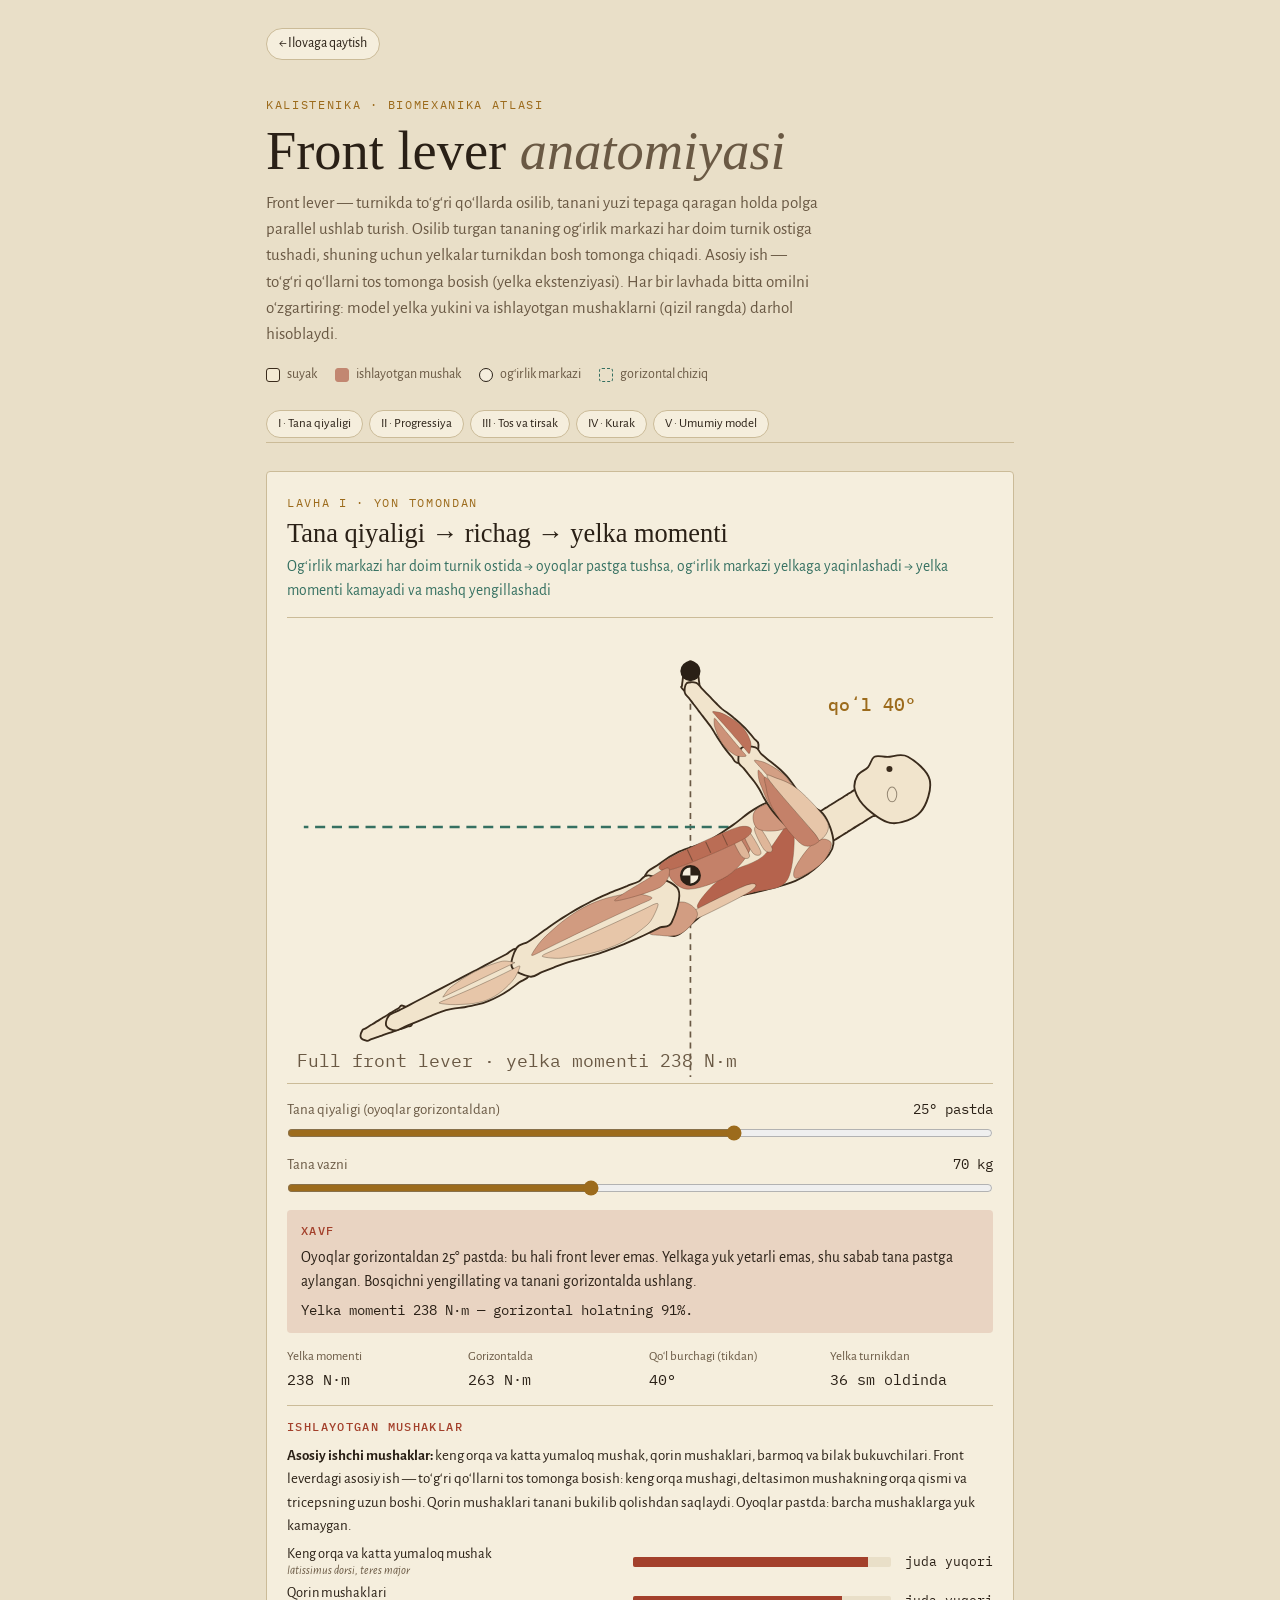
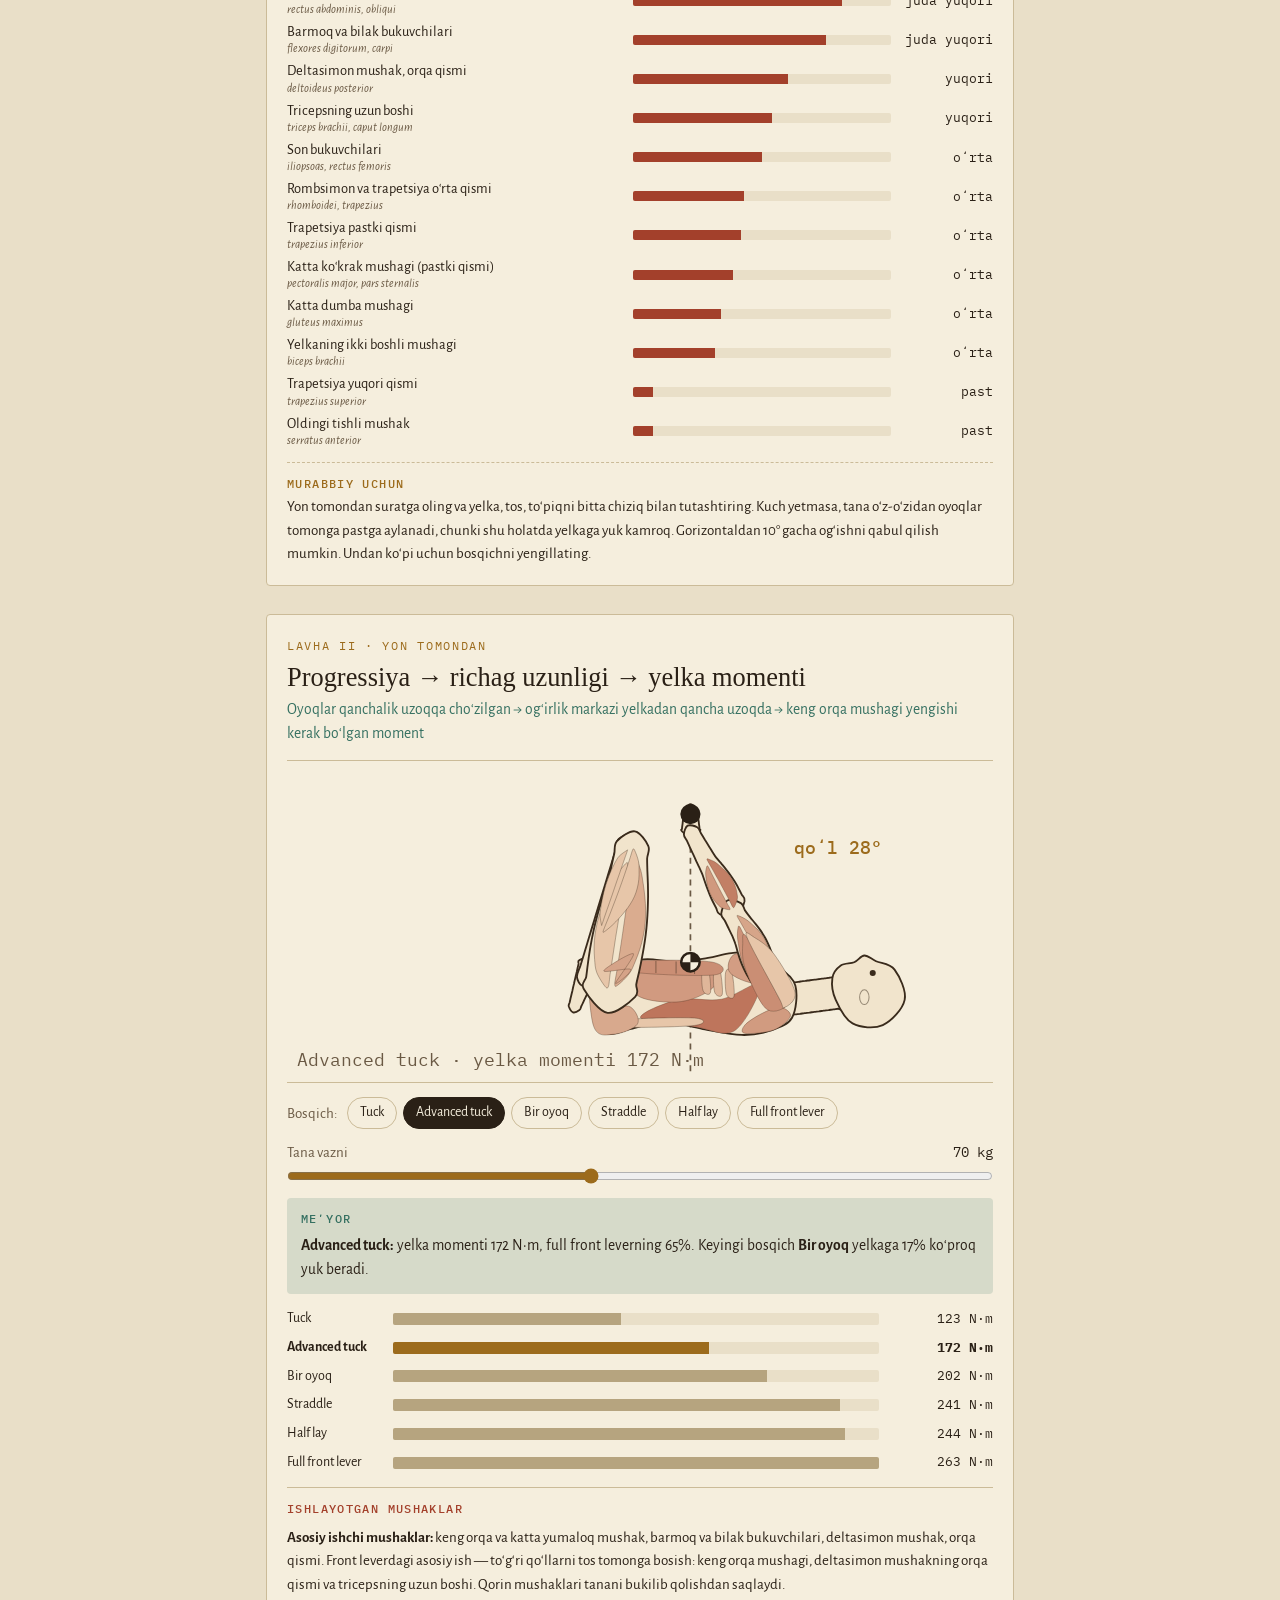
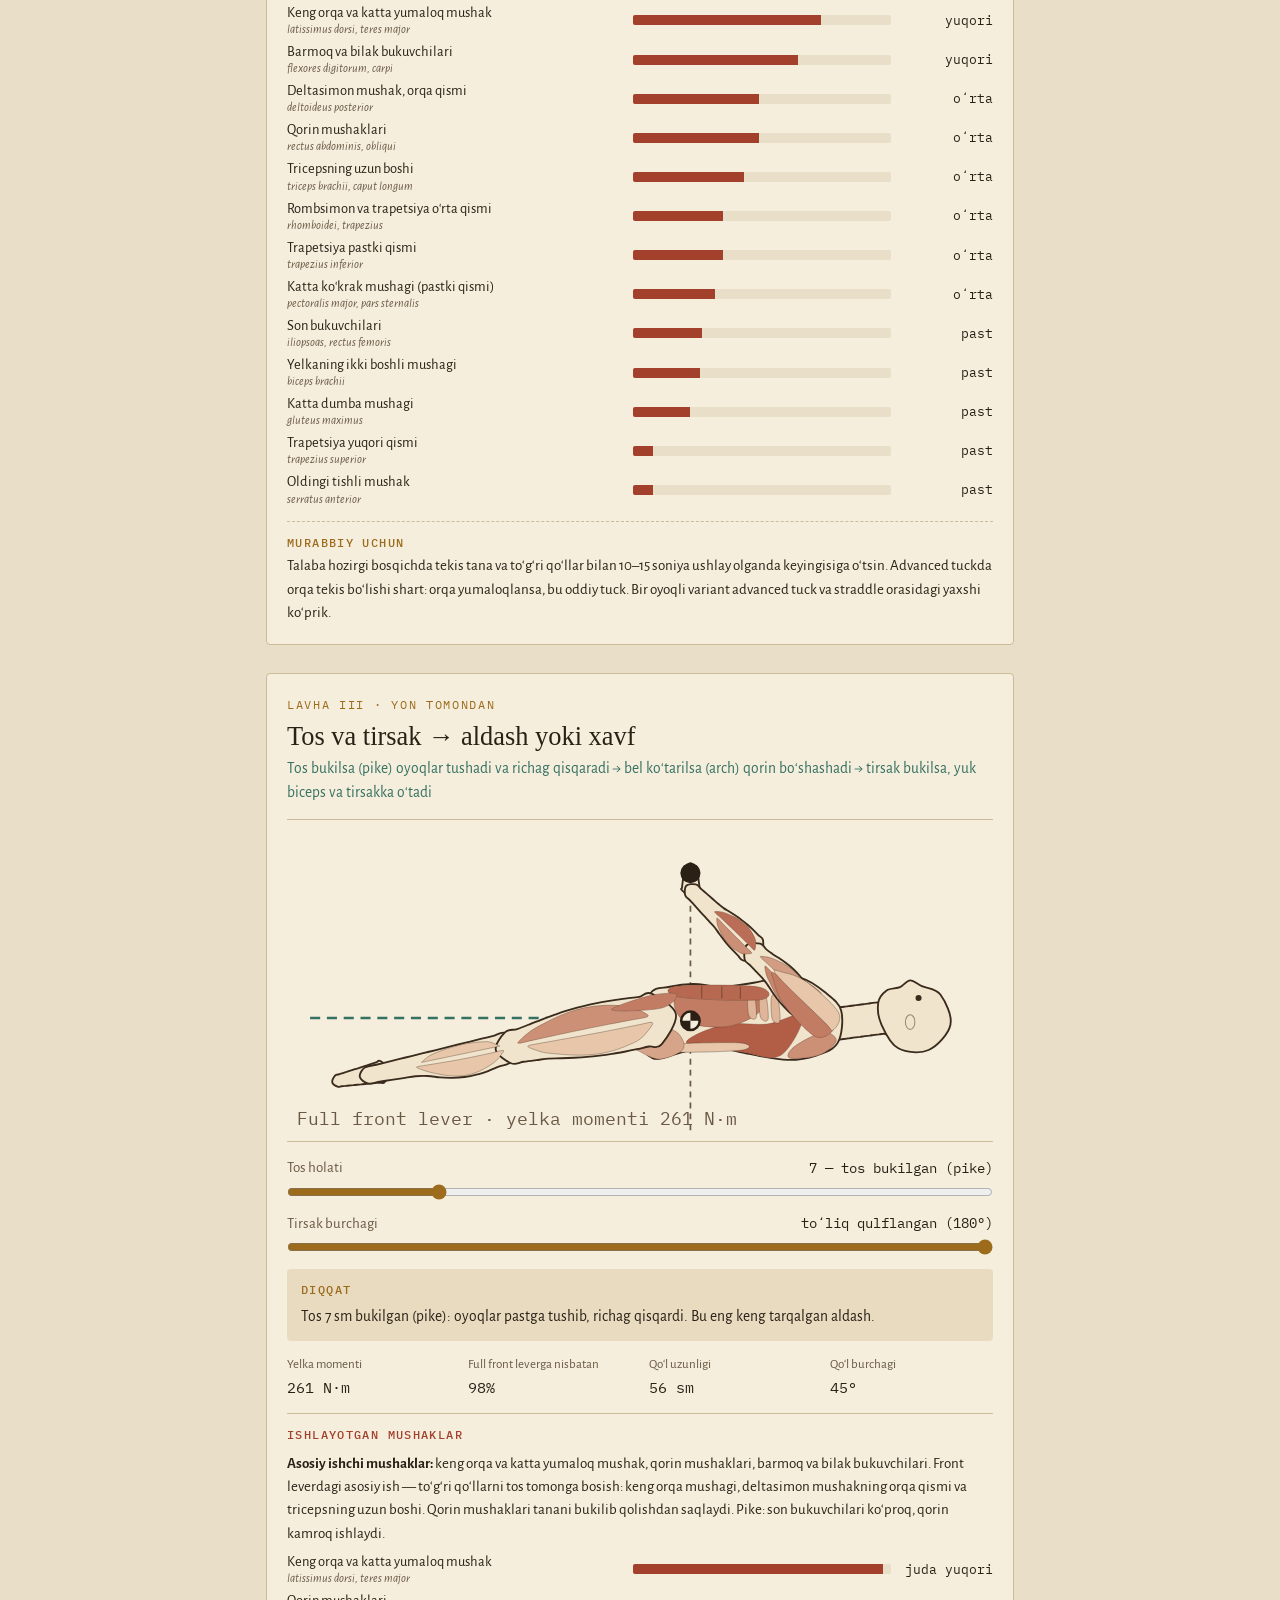
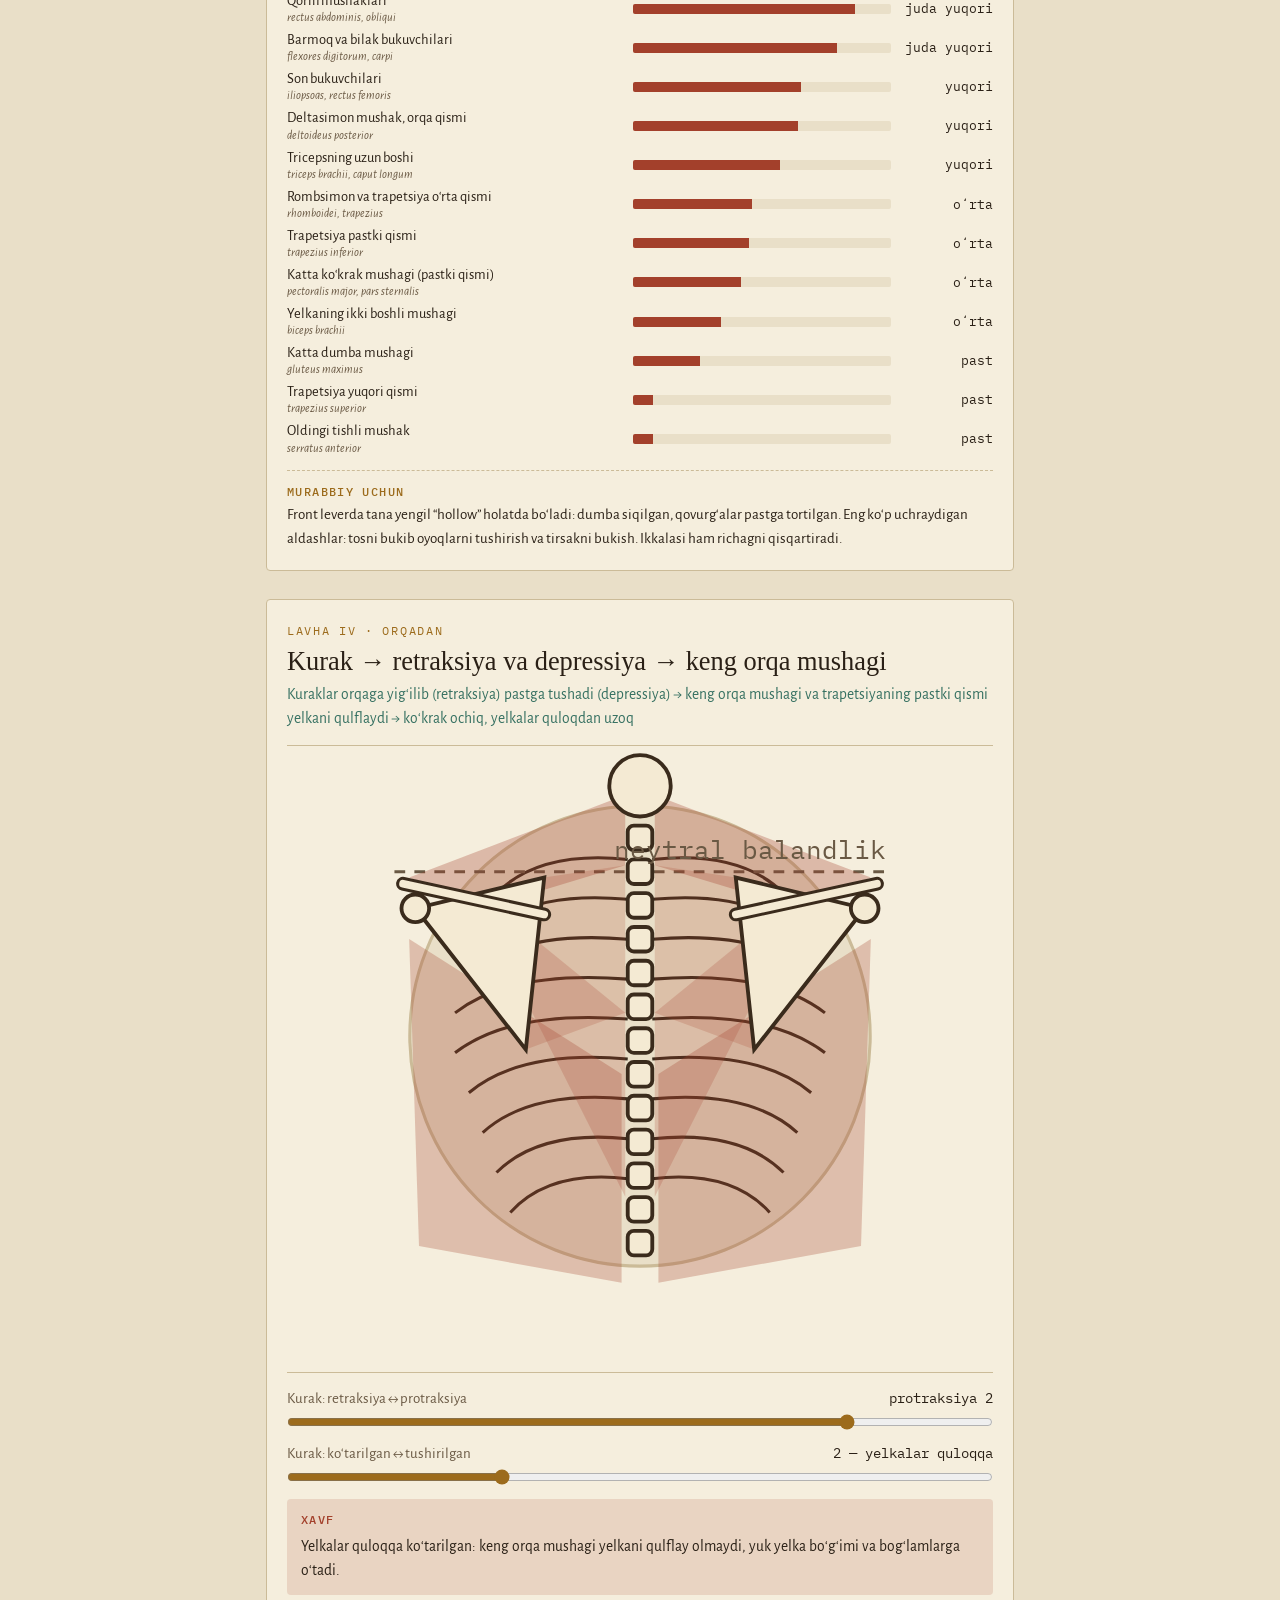
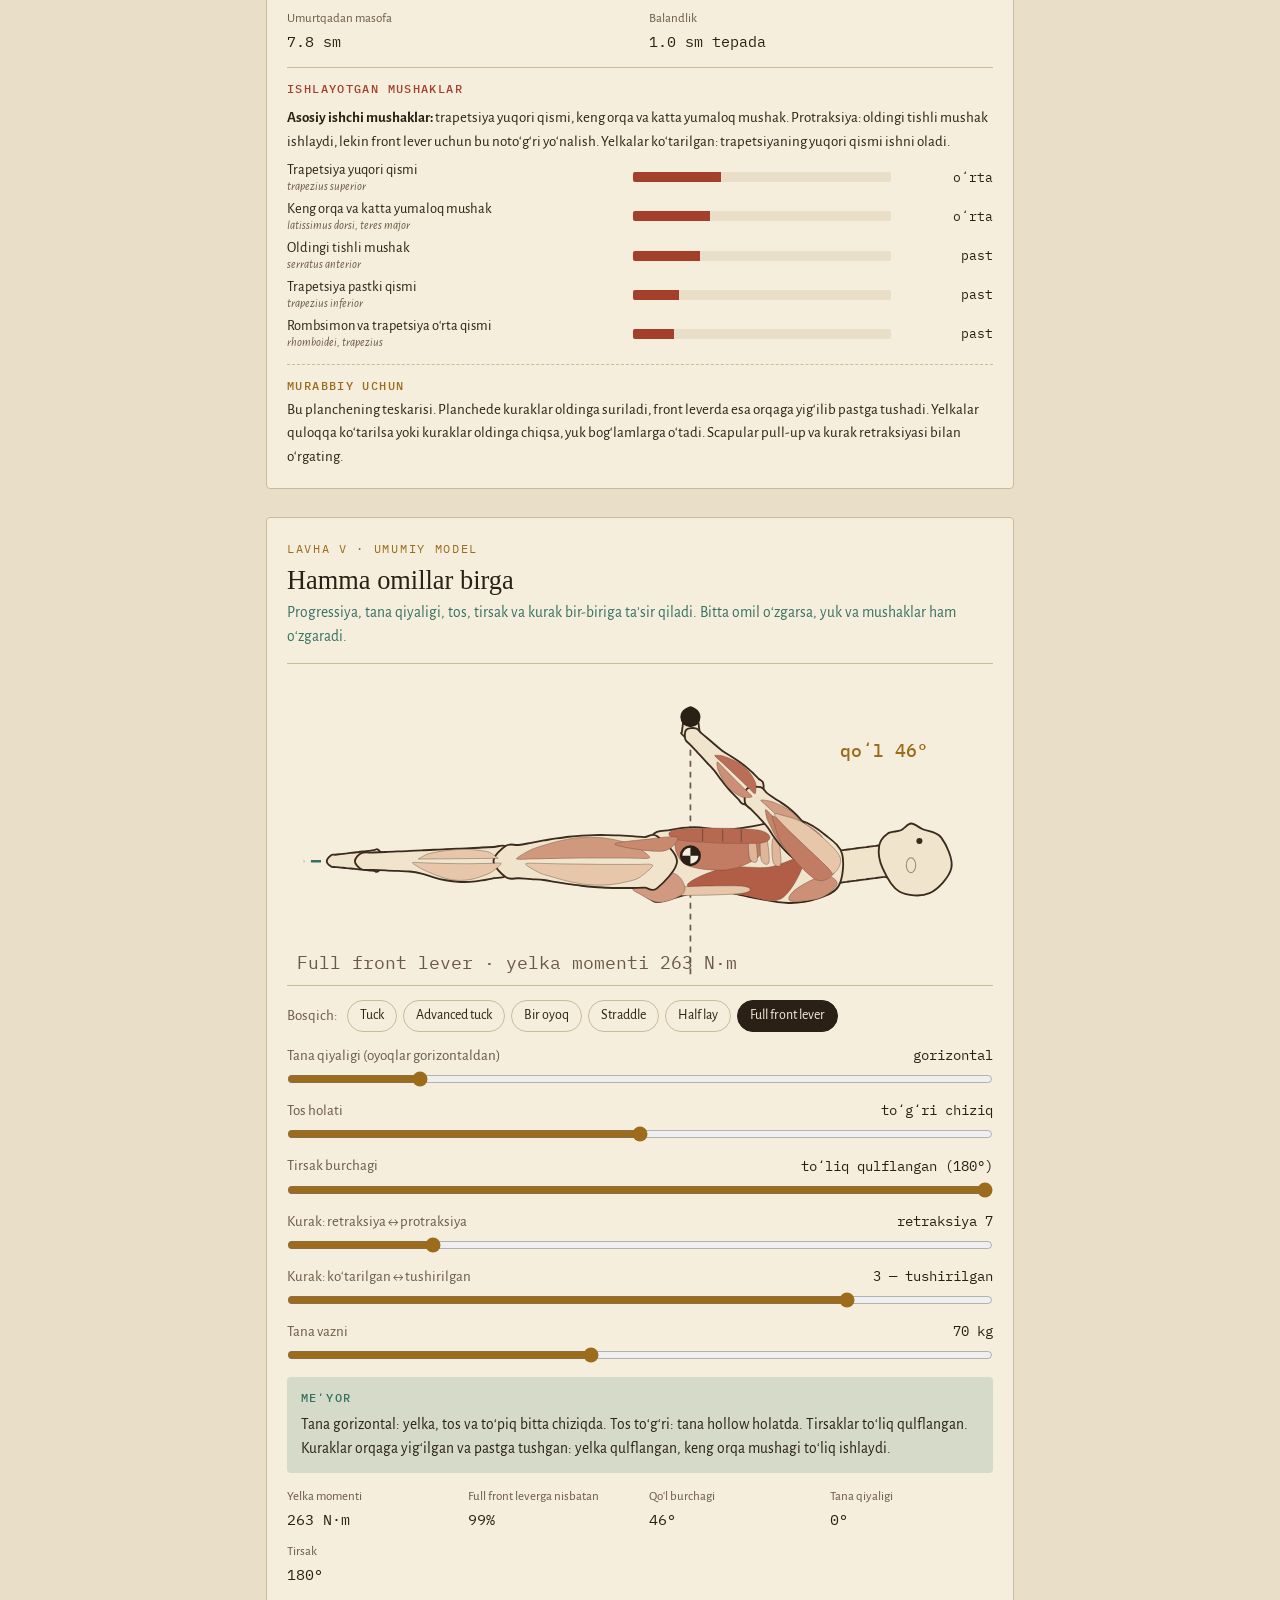
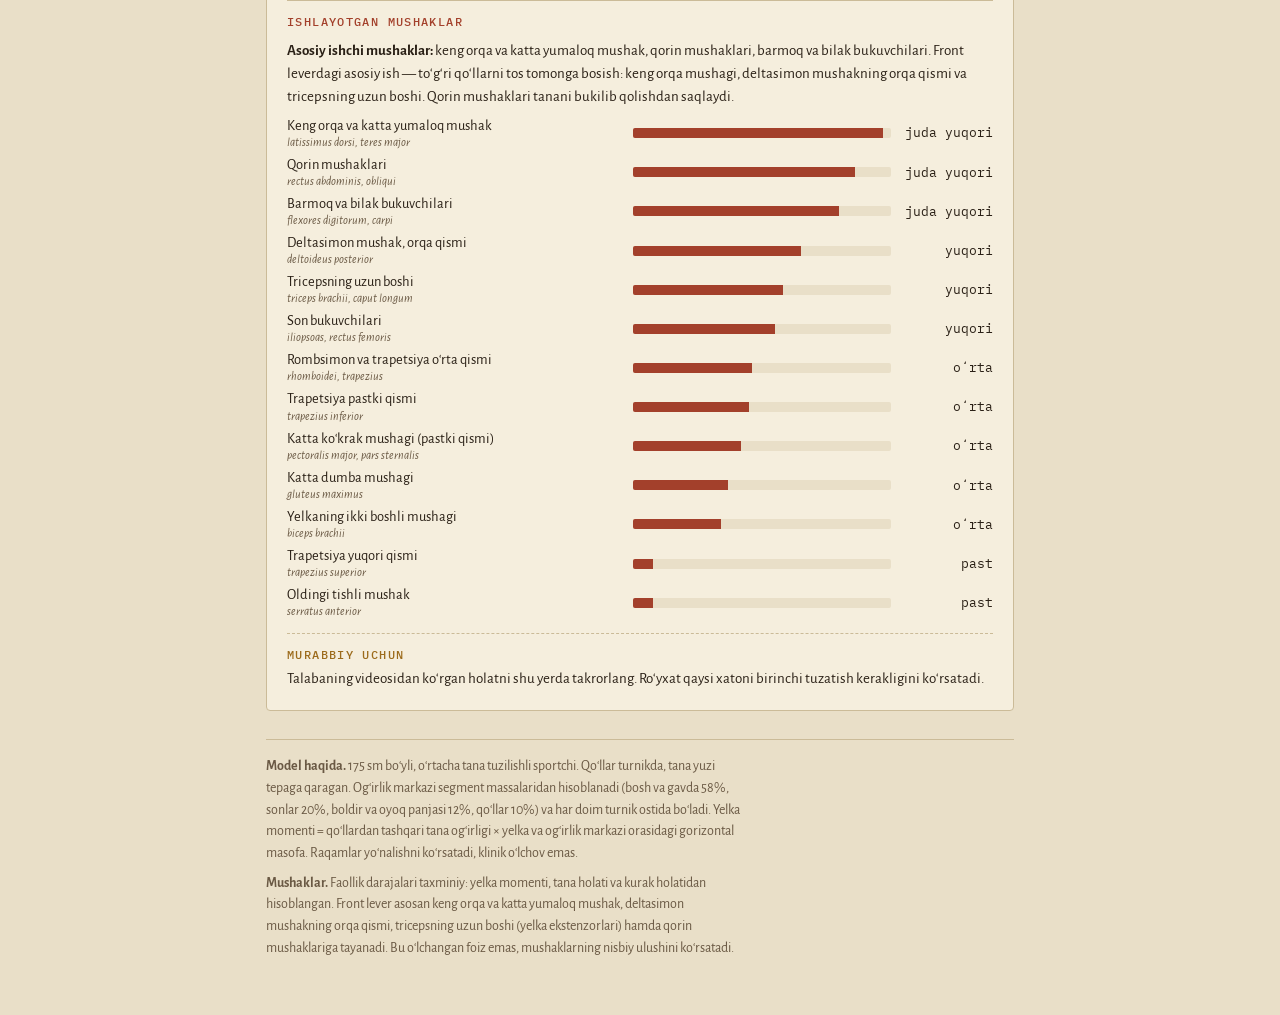
==== commit ed6f4974: "Technique atlas: anatomical figure instead of skeleton All five technique pages and the Texnika card" ====
--- a/technique/front-lever.html
+++ b/technique/front-lever.html
@@ -134,6 +134,15 @@
 .btn-s:focus-visible{outline:2px solid var(--ochre);outline-offset:2px}
 .com{fill:var(--plate);stroke:var(--ink);stroke-width:3}
 .base-ok{fill:var(--verd-wash);stroke:var(--verd);stroke-width:2}
+:root{--skin:#f1e4cc;--skin-far:#e2d1b2;--mus:#e7c6a9;--af-line:#3a2b1c}
+@media (prefers-color-scheme: dark){:root:not([data-theme="light"]){--skin:#5b4a39;--skin-far:#43372b;--mus:#7b5d48;--af-line:#e3d4b6}}
+:root[data-theme="dark"]{--skin:#5b4a39;--skin-far:#43372b;--mus:#7b5d48;--af-line:#e3d4b6}
+.af-skin{fill:var(--skin);stroke:var(--af-line);stroke-width:2.2;stroke-linejoin:round}
+.af-far{fill:var(--skin-far);stroke:var(--af-line);stroke-width:1.6;stroke-linejoin:round}
+.af-mus{fill:var(--mus);stroke:var(--af-line);stroke-width:1;stroke-opacity:.4;stroke-linejoin:round}
+.af-hot{fill:var(--rust);stroke:none;pointer-events:none}
+.af-detail{stroke:var(--af-line);stroke-width:1.2;stroke-opacity:.5;fill:none}
+.af-detail-fill{fill:var(--af-line)}
 </style>
 
 </head>
@@ -201,6 +210,209 @@
 </footer>
 </div>
 
+<script>
+/* Anatomical figure renderer for the technique atlas.
+ * Draws a body outline with muscle shapes over it, side view or back view, as an SVG string.
+ * All input points are SCREEN coordinates (px, y down); s = pixels per metre.
+ * Colours come from CSS classes: af-skin, af-far, af-mus, af-line, af-hot (see the page styles).
+ * act: muscle activation 0..100 by name (pec, adelt, pdelt, bic, tri, fore, lat, trap, serr,
+ *      abs, glute, erect, hipf, quad, ham, calf). Missing names are drawn as resting muscle. */
+(function (root) {
+  const add = (a, b, k = 1) => [a[0] + b[0] * k, a[1] + b[1] * k];
+  const sub = (a, b) => [a[0] - b[0], a[1] - b[1]];
+  const len = (a) => Math.hypot(a[0], a[1]);
+  const norm = (a) => { const l = len(a) || 1; return [a[0] / l, a[1] / l]; };
+  const dot = (a, b) => a[0] * b[0] + a[1] * b[1];
+  const lerp = (a, b, t) => [a[0] + (b[0] - a[0]) * t, a[1] + (b[1] - a[1]) * t];
+  const r90 = (v, s) => (s > 0 ? [-v[1], v[0]] : [v[1], -v[0]]);
+  const f = (p) => `${p[0].toFixed(1)},${p[1].toFixed(1)}`;
+  const bump = (t, a, b) => (t <= a || t >= b ? 0 : Math.sin(Math.PI * (t - a) / (b - a)));
+
+  // closed smooth path through points (Catmull-Rom → Bézier)
+  function smooth(pts) {
+    const n = pts.length; let d = `M${f(pts[0])}`;
+    for (let i = 0; i < n; i++) {
+      const p0 = pts[(i - 1 + n) % n], p1 = pts[i], p2 = pts[(i + 1) % n], p3 = pts[(i + 2) % n];
+      const c1 = [p1[0] + (p2[0] - p0[0]) / 6, p1[1] + (p2[1] - p0[1]) / 6];
+      const c2 = [p2[0] - (p3[0] - p1[0]) / 6, p2[1] - (p3[1] - p1[1]) / 6];
+      d += `C${f(c1)} ${f(c2)} ${f(p2)}`;
+    }
+    return d + 'Z';
+  }
+  const hot = (v) => (v > 0 ? (0.06 + 0.74 * Math.min(100, v) / 100).toFixed(2) : 0);
+  function muscle(d, v, extra = '') {
+    let s = `<path class="af-mus" d="${d}"${extra}/>`;
+    if (v > 0) s += `<path class="af-hot" d="${d}" fill-opacity="${hot(v)}"/>`;
+    return s;
+  }
+
+  // limb: A→B with anterior/posterior width profiles (metres); ant = unit vector to the anterior side
+  function limbPts(A, B, ant, wa, wp, s, capA = 0.8, capB = 0.8) {
+    const d = norm(sub(B, A)), L = len(sub(B, A)), N = 12, front = [], back = [];
+    for (let i = 0; i <= N; i++) {
+      const t = i / N, c = add(A, d, L * t);
+      front.push(add(c, ant, wa(t) * s)); back.push(add(c, ant, -wp(t) * s));
+    }
+    const endB = add(B, d, Math.min(wa(1), wp(1)) * s * capB), endA = add(A, d, -Math.min(wa(0), wp(0)) * s * capA);
+    return [...front, endB, ...back.reverse(), endA];
+  }
+  // a muscle belly lying on one side of a limb between t0 and t1
+  function bellyPts(A, B, ant, side, w, t0, t1, s, inner = 0.12) {
+    const d = norm(sub(B, A)), L = len(sub(B, A)), N = 10, o = [], inn = [];
+    for (let i = 0; i <= N; i++) {
+      const t = t0 + (t1 - t0) * i / N, c = add(A, d, L * t), k = Math.sin(Math.PI * i / N);
+      o.push(add(c, ant, side * w(t) * s * (0.25 + 0.68 * Math.sqrt(k))));
+      inn.push(add(c, ant, side * w(t) * s * inner));
+    }
+    return [...o, ...inn.reverse()];
+  }
+
+  const PROF = {
+    upper: { wa: (t) => 0.040 - 0.008 * t + 0.012 * bump(t, 0.3, 0.88), wp: (t) => 0.044 - 0.010 * t + 0.012 * bump(t, 0.08, 0.7) },
+    fore: { wa: (t) => 0.040 - 0.017 * t + 0.010 * bump(t, -0.1, 0.6), wp: (t) => 0.036 - 0.014 * t + 0.006 * bump(t, -0.1, 0.5) },
+    thigh: { wa: (t) => 0.074 - 0.028 * t + 0.016 * bump(t, 0.08, 0.9), wp: (t) => 0.080 - 0.032 * t + 0.010 * bump(t, 0.05, 0.75) },
+    shank: { wa: (t) => 0.044 - 0.020 * t, wp: (t) => 0.044 - 0.020 * t + 0.024 * bump(t, 0.02, 0.62) },
+    neck: { wa: () => 0.045, wp: () => 0.050 },
+    hand: { wa: (t) => 0.028 - 0.008 * t, wp: (t) => 0.026 - 0.008 * t },
+    foot: { wa: (t) => 0.034 - 0.016 * t, wp: (t) => 0.030 - 0.014 * t }
+  };
+
+  function limb(A, B, ant, prof, s, cls) { return `<path class="${cls}" d="${smooth(limbPts(A, B, ant, prof.wa, prof.wp, s))}"/>`; }
+  const anteriorOf = (dir, sg) => r90(dir, sg);
+
+  // ---------------- side view ----------------
+  function side(o) {
+    const s = o.s, act = o.act || {}, A = (k) => act[k] || 0;
+    const up = norm(o.up || sub(o.sh, o.hip));
+    let fr = sub(o.front, [up[0] * dot(o.front, up), up[1] * dot(o.front, up)]); fr = norm(fr);
+    // rotation sign that turns "down the body" into "front": used for every limb's anterior side
+    const sg = dot(r90([-up[0], -up[1]], 1), fr) > 0 ? 1 : -1;
+    const T = (a, b) => add(lerp(o.hip, o.sh, a), fr, b * s);
+    let g = '';
+
+    const legSet = (kn, an, toe, cls, withMus) => {
+      let out = '';
+      const tA = anteriorOf(norm(sub(kn, o.hip)), sg), sA = anteriorOf(norm(sub(an, kn)), sg);
+      const heel = add(an, norm(sub(an, toe)), 0.05 * s);
+      out += limb(heel, toe, anteriorOf(norm(sub(toe, heel)), sg), PROF.foot, s, cls);
+      out += limb(kn, an, sA, PROF.shank, s, cls);
+      out += limb(o.hip, kn, tA, PROF.thigh, s, cls);
+      if (withMus) {
+        out += muscle(smooth(bellyPts(o.hip, kn, tA, 1, PROF.thigh.wa, 0.06, 0.92, s)), A('quad'));
+        out += muscle(smooth(bellyPts(o.hip, kn, tA, -1, PROF.thigh.wp, 0.04, 0.86, s)), A('ham'));
+        out += muscle(smooth(bellyPts(kn, an, sA, -1, PROF.shank.wp, 0.04, 0.64, s)), A('calf'));
+        out += muscle(smooth(bellyPts(kn, an, sA, 1, PROF.shank.wa, 0.06, 0.6, s, 0.2)), 0);
+      }
+      return out;
+    };
+    const armSet = (sh, el, wr, hand, cls, withMus) => {
+      let out = '';
+      const uA = anteriorOf(norm(sub(el, sh)), sg), fA = anteriorOf(norm(sub(wr, el)), sg);
+      out += limb(wr, hand, anteriorOf(norm(sub(hand, wr)), sg), PROF.hand, s, cls);
+      out += limb(el, wr, fA, PROF.fore, s, cls);
+      out += limb(sh, el, uA, PROF.upper, s, cls);
+      if (withMus) {
+        out += muscle(smooth(bellyPts(sh, el, uA, 1, PROF.upper.wa, 0.22, 0.9, s)), A('bic'));
+        out += muscle(smooth(bellyPts(sh, el, uA, -1, PROF.upper.wp, 0.08, 0.8, s)), A('tri'));
+        out += muscle(smooth(bellyPts(el, wr, fA, 1, PROF.fore.wa, 0.0, 0.62, s)), A('fore'));
+        out += muscle(smooth(bellyPts(el, wr, fA, -1, PROF.fore.wp, 0.0, 0.55, s)), A('fore') * 0.6);
+      }
+      return out;
+    };
+
+    // far side limbs first, dimmed
+    (o.legs2 || []).forEach((L) => { g += `<g opacity=".55">${legSet(L.kn, L.an, L.toe, 'af-far', false)}</g>`; });
+    if (o.arm2) g += `<g opacity=".55">${armSet(o.arm2.sh, o.arm2.el, o.arm2.wr, o.arm2.hand, 'af-far', false)}</g>`;
+
+    // trunk
+    const back = [[-0.10, -0.06], [-0.02, -0.12], [0.12, -0.105], [0.32, -0.08], [0.55, -0.10], [0.78, -0.115], [0.95, -0.10], [1.08, -0.06]];
+    const front = [[1.10, 0.035], [1.0, 0.09], [0.86, 0.13], [0.72, 0.128], [0.58, 0.112], [0.40, 0.098], [0.22, 0.104], [0.08, 0.094], [-0.04, 0.07]];
+    // neck + head (behind the trunk outline edge)
+    const headUp = norm(o.headUp || up);
+    let hf = sub(fr, [headUp[0] * dot(fr, headUp), headUp[1] * dot(fr, headUp)]); hf = norm(hf);
+    const neckBase = T(1.03, -0.01), headBase = add(o.head, headUp, -0.075 * s);
+    g += limb(neckBase, headBase, anteriorOf(norm(sub(headBase, neckBase)), sg), PROF.neck, s, 'af-skin');
+    g += `<path class="af-skin" d="${smooth([...back, ...front].map(([a, b]) => T(a, b)))}"/>`;
+    // trunk muscles
+    const upperArmPt = (t, sideK) => { const uA = anteriorOf(norm(sub(o.el, o.sh)), sg); return add(lerp(o.sh, o.el, t), uA, sideK * 0.03 * s); };
+    g += muscle(smooth([[0.18, -0.072], [0.50, -0.094], [0.74, -0.102]].map(([a, b]) => T(a, b)).concat([upperArmPt(0.2, -1), T(0.66, -0.01), T(0.40, -0.015)])), A('lat'));
+    g += muscle(smooth([[0.06, -0.10], [0.50, -0.090], [0.50, -0.068], [0.08, -0.078]].map(([a, b]) => T(a, b))), A('erect'));
+    g += muscle(smooth([[0.80, -0.11], [0.97, -0.098], [1.07, -0.056], [1.01, -0.03], [0.90, -0.05], [0.80, -0.085]].map(([a, b]) => T(a, b))), A('trap'));
+    g += muscle(smooth([[0.14, 0.078], [0.55, 0.088], [0.62, 0.03], [0.42, -0.02], [0.16, -0.005]].map(([a, b]) => T(a, b))), A('abs') * 0.75);
+    [[0.71, 0.0], [0.64, 0.005], [0.57, 0.01]].forEach(([a, b]) => { g += muscle(smooth([[a + 0.025, b], [a + 0.01, b + 0.075], [a - 0.025, b + 0.07], [a - 0.02, b + 0.005]].map(([x, y]) => T(x, y))), A('serr')); });
+    g += muscle(smooth([[0.62, 0.062], [0.60, 0.100], [0.12, 0.096], [0.14, 0.064]].map(([a, b]) => T(a, b))), A('abs'));
+    [0.50, 0.39, 0.27].forEach((a) => { const p = T(a, 0.063), q = T(a, 0.099); g += `<line class="af-detail" x1="${p[0]}" y1="${p[1]}" x2="${q[0]}" y2="${q[1]}"/>`; });
+    g += muscle(smooth([[0.98, 0.086], [0.86, 0.125], [0.73, 0.122], [0.71, 0.07], [0.86, 0.04]].map(([a, b]) => T(a, b)).concat([upperArmPt(0.22, 1)])), A('pec'));
+    // glute + hip flexor connect trunk to thigh
+    const tA = anteriorOf(norm(sub(o.kn, o.hip)), sg), thighPt = (t, k) => add(lerp(o.hip, o.kn, t), tA, k * s);
+    g += muscle(smooth([T(0.16, -0.09), T(0.02, -0.122), T(-0.10, -0.10), thighPt(0.16, -0.075), T(-0.02, -0.03), T(0.12, -0.04)]), A('glute'));
+
+    // near leg, on top of the trunk
+    g += legSet(o.kn, o.an, o.toe, 'af-skin', true);
+    g += muscle(smooth([T(0.12, 0.072), T(-0.04, 0.066), thighPt(0.28, 0.05), T(0.03, 0.03)]), A('hipf'));
+
+    // head
+    const H = o.head, hp = (u, v) => add(add(H, headUp, u * s), hf, v * s);
+    g += `<path class="af-skin" d="${smooth([hp(0.115, -0.02), hp(0.085, 0.07), hp(0.03, 0.095), hp(-0.005, 0.112), hp(-0.035, 0.092), hp(-0.075, 0.082), hp(-0.10, 0.045), hp(-0.09, -0.02), hp(-0.04, -0.09), hp(0.05, -0.095)])}"/>`;
+    const eye = hp(0.02, 0.06), ear = hp(-0.005, -0.012);
+    g += `<circle class="af-detail-fill" cx="${eye[0]}" cy="${eye[1]}" r="${0.009 * s}"/><ellipse class="af-detail" cx="${ear[0]}" cy="${ear[1]}" rx="${0.014 * s}" ry="${0.022 * s}"/>`;
+
+    // near arm on top, then the deltoid cap over the shoulder
+    g += armSet(o.sh, o.el, o.wr, o.hand, 'af-skin', true);
+    const ud = norm(sub(o.el, o.sh)), uA = anteriorOf(ud, sg);
+    const delt = (sideK) => smooth([add(o.sh, ud, -0.035 * s), add(add(o.sh, ud, -0.01 * s), uA, sideK * 0.05 * s), add(add(o.sh, ud, 0.12 * s), uA, sideK * 0.048 * s), add(add(o.sh, ud, 0.19 * s), uA, sideK * 0.02 * s), add(o.sh, ud, 0.2 * s), add(o.sh, ud, 0.0)]);
+    g += muscle(delt(-1), A('pdelt')) + muscle(delt(1), A('adelt'));
+    return `<g class="af">${g}</g>`;
+  }
+
+  // ---------------- back view (viewer behind the athlete) ----------------
+  function back(o) {
+    const s = o.s, act = o.act || {}, A = (k) => act[k] || 0;
+    const mid = lerp(o.shL, o.shR, 0.5), up = norm(sub(mid, o.hipC)), right = norm(sub(o.shR, o.shL));
+    const T = (a, b) => add(lerp(o.hipC, mid, a), right, b * s); // a along trunk, b across (+ = athlete's right side on screen right)
+    let g = '';
+    const legB = (hip, kn, an, sideK) => {
+      const out = norm(r90(norm(sub(kn, hip)), 1)), lat = dot(out, right) * sideK > 0 ? out : [-out[0], -out[1]];
+      const thigh = { wa: (t) => 0.075 - 0.025 * t, wp: (t) => 0.072 - 0.025 * t }, shank = { wa: (t) => 0.045 - 0.02 * t + 0.012 * bump(t, 0, 0.6), wp: (t) => 0.045 - 0.02 * t + 0.012 * bump(t, 0, 0.6) };
+      let q = limb(kn, an, lat, shank, s, 'af-skin') + limb(hip, kn, lat, thigh, s, 'af-skin');
+      q += muscle(smooth(bellyPts(hip, kn, lat, 1, thigh.wa, 0.05, 0.9, s, -0.9)), A('ham'));
+      q += muscle(smooth(bellyPts(kn, an, lat, 1, shank.wa, 0.03, 0.6, s, -0.9)), A('calf'));
+      return q;
+    };
+    if (o.knL) g += legB(T(-0.06, -0.09), o.knL, o.anL, -1) + legB(T(-0.06, 0.09), o.knR, o.anR, 1);
+    // trunk outline (V-shape)
+    const W = [[1.06, 0.07], [1.0, 0.19], [0.86, 0.20], [0.66, 0.175], [0.40, 0.135], [0.22, 0.14], [0.04, 0.165], [-0.12, 0.15], [-0.16, 0.0]];
+    const outline = W.map(([a, b]) => T(a, b)).concat(W.slice(0, -1).reverse().map(([a, b]) => T(a, -b)));
+    // neck + head
+    const neckB = T(1.04, 0), headB = add(o.head, up, -0.07 * s);
+    g += limb(neckB, headB, right, PROF.neck, s, 'af-skin');
+    g += `<path class="af-skin" d="${smooth(outline)}"/>`;
+    g += `<ellipse class="af-skin" cx="${o.head[0]}" cy="${o.head[1]}" rx="${0.088 * s}" ry="${0.105 * s}" transform="rotate(${(Math.atan2(up[0], -up[1]) * 180 / Math.PI).toFixed(1)} ${o.head[0]} ${o.head[1]})"/>`;
+    [-1, 1].forEach((k) => {
+      const sh = k < 0 ? o.shL : o.shR;
+      g += muscle(smooth([T(0.30, 0.02 * k), T(0.20, 0.13 * k), T(0.42, 0.135 * k), T(0.66, 0.175 * k), add(sh, sub(sh, mid), -0.25), T(0.70, 0.07 * k), T(0.45, 0.02 * k)]), A('lat'));
+      g += muscle(smooth([T(1.07, 0.02 * k), T(1.0, 0.13 * k), add(sh, sub(sh, mid), -0.18), T(0.86, 0.10 * k), T(0.62, 0.02 * k)]), A('trap'));
+      g += muscle(smooth([T(0.04, 0.015 * k), T(0.12, 0.13 * k), T(-0.02, 0.165 * k), T(-0.13, 0.14 * k), T(-0.12, 0.02 * k)]), A('glute'));
+      g += muscle(smooth([T(0.10, 0.012 * k), T(0.55, 0.012 * k), T(0.55, 0.04 * k), T(0.10, 0.045 * k)]), A('erect'));
+    });
+    const sp1 = T(1.04, 0), sp2 = T(0.0, 0);
+    g += `<line class="af-detail" x1="${sp1[0]}" y1="${sp1[1]}" x2="${sp2[0]}" y2="${sp2[1]}"/>`;
+    // arms
+    [[o.shL, o.elL, o.wrL, o.handL, -1], [o.shR, o.elR, o.wrR, o.handR, 1]].forEach(([sh, el, wr, hand, k]) => {
+      const ud = norm(sub(el, sh)), out = r90(ud, 1), lat = dot(out, right) * k > 0 ? out : [-out[0], -out[1]];
+      const up2 = { wa: (t) => 0.046 - 0.01 * t + 0.008 * bump(t, 0.1, 0.7), wp: (t) => 0.044 - 0.01 * t + 0.008 * bump(t, 0.1, 0.7) };
+      g += limb(wr, hand, lat, PROF.hand, s, 'af-skin') + limb(el, wr, lat, PROF.fore, s, 'af-skin') + limb(sh, el, lat, up2, s, 'af-skin');
+      g += muscle(smooth(bellyPts(sh, el, lat, 1, up2.wa, 0.12, 0.85, s, -0.85)), A('tri'));
+      g += muscle(smooth(bellyPts(el, wr, lat, 1, PROF.fore.wa, 0.0, 0.6, s, -0.85)), A('fore'));
+      g += muscle(smooth([add(sh, ud, -0.035 * s), add(add(sh, ud, 0.0), lat, 0.055 * s), add(add(sh, ud, 0.14 * s), lat, 0.045 * s), add(sh, ud, 0.2 * s), add(add(sh, ud, 0.12 * s), lat, -0.04 * s), add(add(sh, ud, 0.0), lat, -0.045 * s)]), A('pdelt'));
+    });
+    return `<g class="af">${g}</g>`;
+  }
+
+  root.AnatomyFig = { side, back };
+})(typeof window !== 'undefined' ? window : globalThis);
+
+</script>
 <script>
 (function(){
 const D2R=Math.PI/180, R2D=180/Math.PI, A=0.30, B=0.26;
@@ -339,39 +551,13 @@
   // bar + horizontal reference through the shoulder
   s+=`<line class="dash" x1="${X({x:0})}" y1="${Y({y:0})}" x2="${X({x:0})}" y2="${Ht}"/>`;
   if(cfg.ideal) s+=`<line class="ideal" x1="${X(g)}" y1="${Y(g)}" x2="${X({x:-1.15})}" y2="${Y(g)}"/>`;
-  // legs
-  const leg=(k,an,o)=>{const ld={x:an.x-k.x,y:an.y-k.y}, ll=Math.hypot(ld.x,ld.y)||1, toe=add(an,{x:ld.x/ll,y:ld.y/ll},0.09);
-    return `<g opacity="${o}">${bone(H,k,15)}${bone(k,an,12)}${bone(an,toe,8)}${jt(k,6)}${jt(an,5)}</g>`;};
-  if(m.p.variant==='straddle') s+=leg({x:K.x+0.02,y:K.y-0.03},{x:Ank.x+0.03,y:Ank.y-0.06},0.55);
-  if(m.K2) s+=leg(m.K2,m.Ank2,0.6);
-  if(act){ s+=mus(pt(H,0.03,0.07),lerp(H,K,0.6),18,act.hipf); }
-  s+=leg(K,Ank,1);
-  // trunk (spine on the floor side, sternum toward the bar)
-  const sac=pt(H,0.02,-0.05), lumM=lerp(H,g,0.5), lum=pt(lumM,0,-0.075-(m.p.variant==='tuck'?0.05:0)+Math.max(0,m.p.hip||0)*0.004), c7=pt(g,0.05,-0.07), occ=pt(g,0.16,-0.05);
-  s+=`<ellipse class="bfill" cx="${X(H)}" cy="${Y(H)}" rx="${0.10*SC}" ry="${0.07*SC}" transform="rotate(${(-Math.atan2(u.y,u.x)*R2D).toFixed(1)} ${X(H)} ${Y(H)})"/>`;
-  if(act){ s+=mus(pt(H,0.02,-0.06),pt(H,-0.12,-0.05),24,act.glute);
-    s+=musP([pt(H,0.06,-0.06),pt(g,-0.20,-0.09),lerp(G,E,0.28)],act.lat);
-    s+=mus(pt(g,-0.05,-0.08),pt(g,-0.16,-0.08),12,act.rhomb)+mus(pt(g,-0.12,-0.085),pt(g,-0.28,-0.085),10,act.ltrap); }
-  s+=`<path class="bo" stroke-width="15" d="M${P(sac)} Q${P(lum)} ${P(c7)}"/><path class="bf" stroke-width="10" d="M${P(sac)} Q${P(lum)} ${P(c7)}"/>`;
-  for(let i=1;i<13;i++){const t=i/13, q={x:(1-t)*(1-t)*sac.x+2*(1-t)*t*lum.x+t*t*c7.x,y:(1-t)*(1-t)*sac.y+2*(1-t)*t*lum.y+t*t*c7.y}; s+=`<circle class="jt" cx="${X(q)}" cy="${Y(q)}" r="4.5"/>`;}
-  s+=bone(c7,occ,8);
-  for(let i=0;i<8;i++){const a=pt(g,0.02-i*0.04,-0.065), b=pt(g,-0.03-i*0.042,0.13+i*0.004), c=pt(g,0.03-i*0.04,0.05);
-    s+=`<path class="bo" stroke-width="9" d="M${P(a)} Q${P(c)} ${P(b)}"/><path class="bf" stroke-width="5" d="M${P(a)} Q${P(c)} ${P(b)}"/>`;}
-  s+=bone(pt(g,0,0.12),pt(g,-0.22,0.16),6);
-  if(act) s+=mus(pt(g,-0.31,0.13),pt(H,0.06,0.08),22,act.core);
-  const sc1=pt(G,0.01,-0.045), sc2=pt(G,-0.15,-0.065), sc3=pt(G,-0.11,-0.02);
-  s+=`<polygon class="bfill" points="${P(sc1)} ${P(sc2)} ${P(sc3)}"/>`+bone(pt(g,0.01,0.11),G,7);
-  const hc=pt(g,0.26,0.0); s+=`<circle class="bfill" cx="${X(hc)}" cy="${Y(hc)}" r="${0.095*SC}"/>`;
-  const j1=pt(hc,-0.02,0.07), j2=pt(hc,0.07,0.115), j3=pt(hc,0.095,0.04); s+=`<path class="bfill" d="M${P(j1)} Q${P(j2)} ${P(j3)} Z"/>`;
-  const eye=pt(hc,0.05,0.03); s+=`<circle class="socket" cx="${X(eye)}" cy="${Y(eye)}" r="${0.018*SC}"/>`;
-  // arm + bar
-  if(act) s+=musP([pt(g,0.0,0.115),pt(g,-0.19,0.15),lerp(G,E,0.3)],act.pec)+mus(pt(G,0.0,-0.03),lerp(G,E,0.42),20,act.pdelt);
-  s+=bone(G,E,13)+bone(E,W,10);
-  if(act){ const vx=E.x-G.x, vy=E.y-G.y, vl=Math.hypot(vx,vy)||1; let o={x:-vy/vl*0.022,y:vx/vl*0.022}; if(o.y>0) o={x:-o.x,y:-o.y};
-    const oo=(p,k)=>({x:p.x+o.x*k,y:p.y+o.y*k});
-    s+=mus(oo(lerp(G,E,0.15),1),oo(lerp(G,E,0.9),1),15,act.tri)+mus(oo(lerp(G,E,0.2),-1),oo(lerp(G,E,0.85),-1),13,act.bic)+mus(lerp(E,W,0.12),lerp(E,W,0.85),11,act.grip); }
-  s+=`<circle cx="${X({x:0})}" cy="${Y({y:0})}" r="12" fill="var(--ink)"/><rect class="bfill" x="${X(W)-11}" y="${Y({y:0.035})}" width="22" height="${0.09*SC}" rx="8"/>`;
-  s+=jt(G,8)+jt(E,7)+jt(W,5)+jt(H,7);
+  // anatomical figure
+  { const q=p=>[X(p),Y(p)], toeOf=(k,an)=>{const ld={x:an.x-k.x,y:an.y-k.y}, ll=Math.hypot(ld.x,ld.y)||1; return add(an,{x:ld.x/ll,y:ld.y/ll},0.09);};
+    const legs2=m.p.variant==='straddle'?[{kn:q({x:K.x+0.02,y:K.y-0.03}),an:q({x:Ank.x+0.03,y:Ank.y-0.06}),toe:q(toeOf(K,{x:Ank.x+0.03,y:Ank.y-0.06}))}]:m.K2?[{kn:q(m.K2),an:q(m.Ank2),toe:q(toeOf(m.K2,m.Ank2))}]:[];
+    const A=act||{};
+    s+=AnatomyFig.side({s:SC,head:q(pt(g,0.26,0.0)),sh:q(G),el:q(E),wr:q(W),hand:q({x:0,y:0.015}),hip:q(H),kn:q(K),an:q(Ank),toe:q(toeOf(K,Ank)),legs2,up:[u.x,-u.y],front:[n.x,-n.y],
+      act:act?{lat:A.lat,pdelt:A.pdelt,tri:A.tri,abs:A.core,hipf:A.hipf,quad:A.hipf*0.7,trap:Math.max(A.ltrap,A.rhomb,A.utrap),fore:A.grip,pec:A.pec,bic:A.bic,glute:A.glute,serr:A.serr}:{}}); }
+  s+=`<circle cx="${X({x:0})}" cy="${Y({y:0})}" r="12" fill="var(--ink)"/>`;
   // COM under the bar
   s+=`<circle class="com" cx="${X(m.tot)}" cy="${Y(m.tot)}" r="11"/><path d="M${X(m.tot)} ${Y(m.tot)-11} A11 11 0 0 1 ${X(m.tot)+11} ${Y(m.tot)} L${X(m.tot)} ${Y(m.tot)} Z M${X(m.tot)} ${Y(m.tot)+11} A11 11 0 0 1 ${X(m.tot)-11} ${Y(m.tot)} L${X(m.tot)} ${Y(m.tot)} Z" fill="var(--ink)"/>`;
   if(cfg.armLbl) s+=`<text class="lbl-b" x="${X(G)+18}" y="${Y({y:-0.12})}" style="fill:var(--ochre)">qoʻl ${f0(m.a*R2D)}°</text>`;
